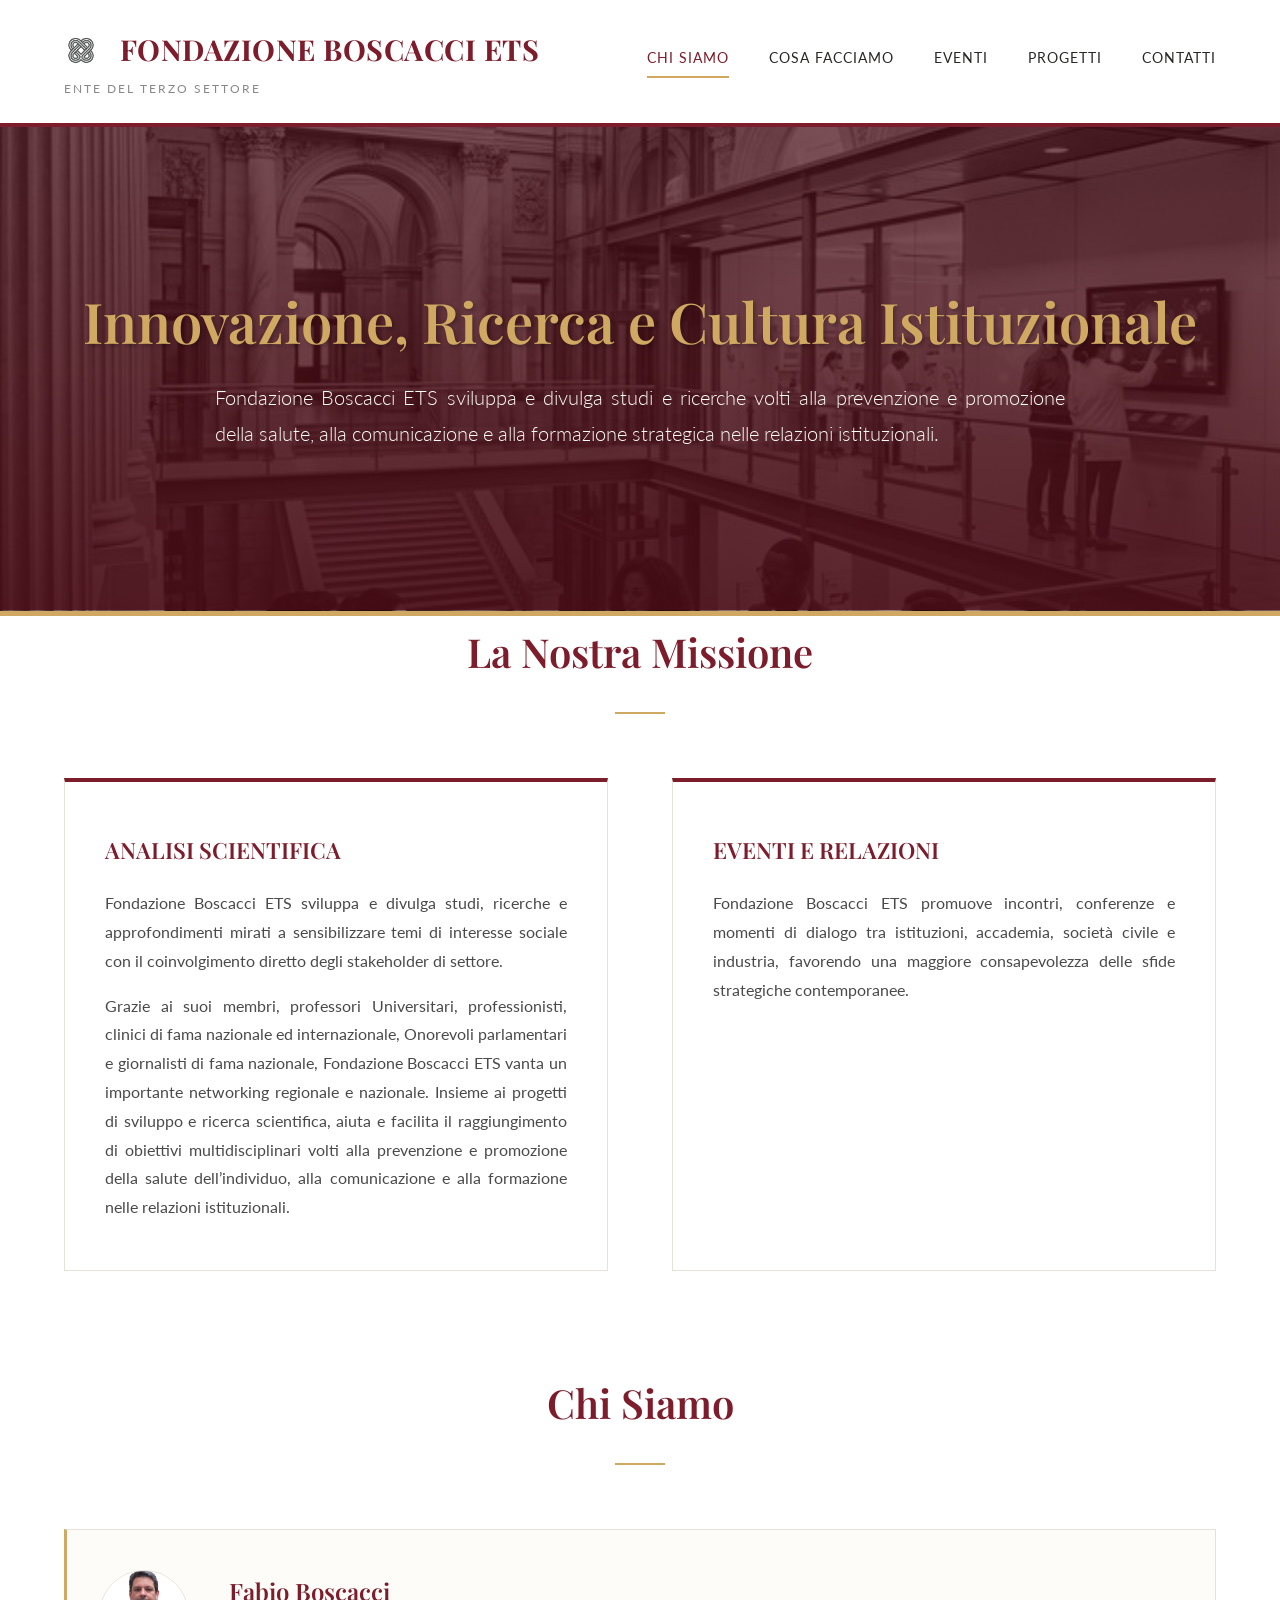
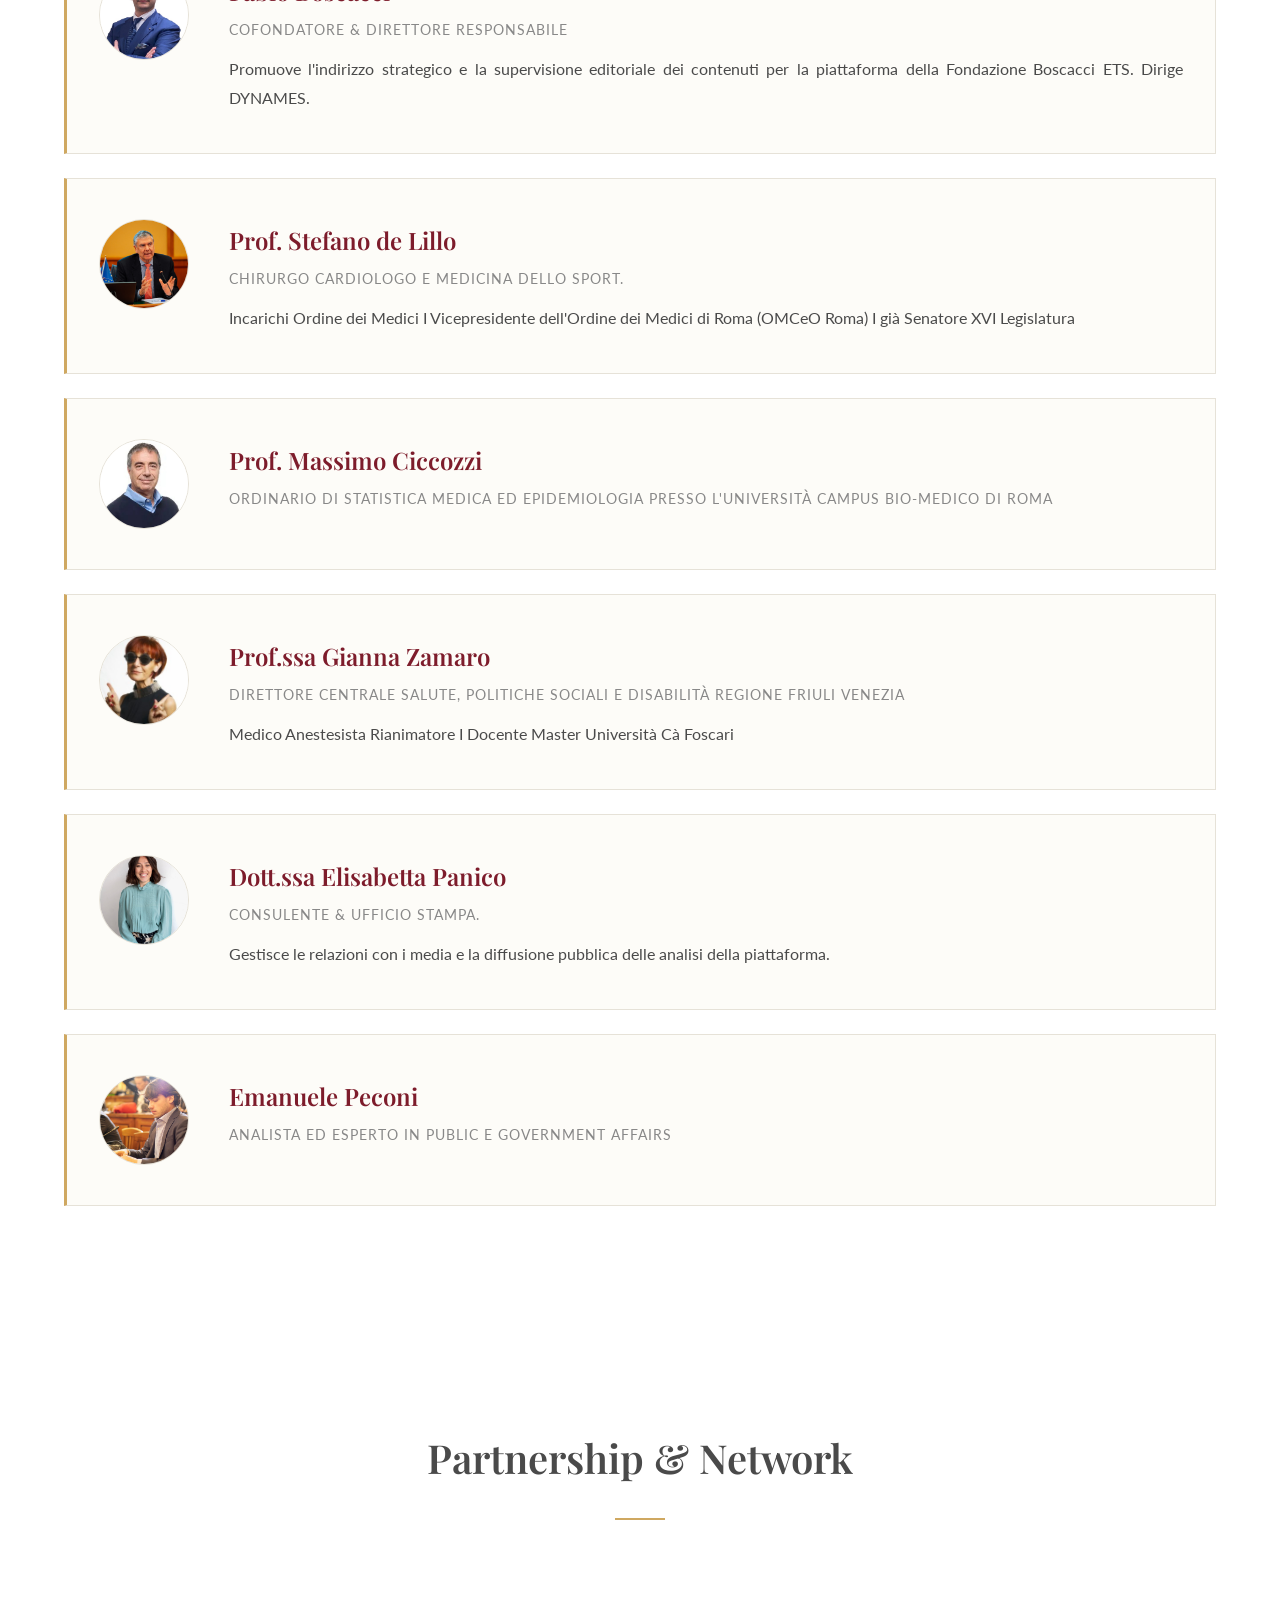
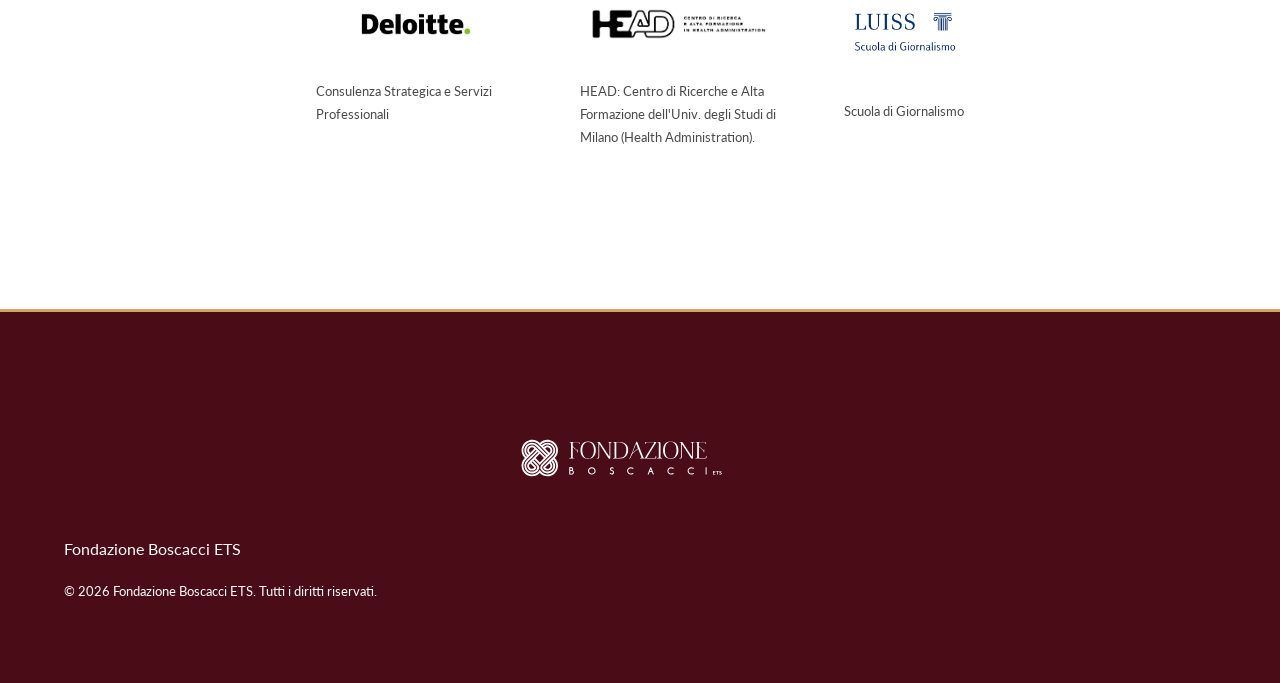
==== index.html @ f9501eea "Update logos, typography, partner section and add institutional image" ====
<!DOCTYPE html>
<html lang="it">

<head>
    <meta charset="UTF-8">
    <meta name="viewport" content="width=device-width, initial-scale=1.0">
    <title>Fondazione Boscacci ETS</title>
    <!-- Fonts unified in style.css -->
    <link rel="stylesheet" href="css/style.css?v=4">
    <link rel="icon" href="assets/dynames.png" type="image/png">
</head>

<body>

    <header>
        <div class="container header-inner">
            <div class="brand">
                <a href="index.html">
                    <h1><img src="assets/logo_grafico.png" alt="Logo" style="height: 35px; width: auto; margin-right: 10px; vertical-align: text-bottom;">Fondazione Boscacci ETS</h1>
                    <p>Ente del Terzo Settore</p>
                </a>
            </div>

            <!-- Hamburger Menu Icon -->
            <div class="menu-toggle" id="menuToggle">
                <span></span><span></span><span></span>
            </div>

            <nav class="desktop-nav" id="mainNav">
                <a href="index.html" class="active">Chi Siamo</a>
                <a href="index.html#cosa-facciamo">Cosa Facciamo</a>
                <a href="eventi.html">Eventi</a>
                <a href="progetti.html">Progetti</a>
                <a href="contatti.html">Contatti</a>
            </nav>
        </div>
    </header>

    <section class="hero">
        <div class="container">
            <h2>Innovazione, Ricerca e Cultura Istituzionale</h2>
            <p>Fondazione Boscacci ETS sviluppa e divulga studi e ricerche volti alla prevenzione e promozione della salute, alla comunicazione e alla formazione strategica nelle relazioni istituzionali.</p>
        </div>
    </section>

    <!-- COSA FACCIAMO -->
    <section id="cosa-facciamo" class="container">
        <h2 class="section-title">La Nostra Missione</h2>
        <div class="grid-2">
            <div class="card">
                <h3>ANALISI SCIENTIFICA</h3>
                <p>Fondazione Boscacci ETS sviluppa e divulga studi, ricerche e approfondimenti mirati a sensibilizzare temi di interesse sociale con il coinvolgimento diretto degli stakeholder di settore.</p>
                <p style="margin-top: 1rem;">Grazie ai suoi membri, professori Universitari, professionisti, clinici di fama nazionale ed internazionale, Onorevoli parlamentari e giornalisti di fama nazionale, Fondazione Boscacci ETS vanta un importante networking regionale e nazionale. Insieme ai progetti di sviluppo e ricerca scientifica, aiuta e facilita il raggiungimento di obiettivi multidisciplinari volti alla prevenzione e promozione della salute dell’individuo, alla comunicazione e alla formazione nelle relazioni istituzionali.</p>
            </div>
            <div class="card">
                <h3>EVENTI E RELAZIONI</h3>
                <p>Fondazione Boscacci ETS promuove incontri, conferenze e momenti di dialogo tra istituzioni, accademia, società civile e industria, favorendo una maggiore consapevolezza delle sfide strategiche contemporanee.</p>
            </div>
        </div>
    </section>

    <!-- CHI SIAMO -->
    <section id="chi-siamo" style="background: var(--optical-white);">
        <div class="container">
            <h2 class="section-title">Chi Siamo</h2>
            
            <div class="author-box">
                <div class="author-icon"><img src="assets/Fabio Boscacci.jfif" alt="Fabio Boscacci"></div>
                <div class="author-info">
                    <h4>Fabio Boscacci</h4>
                    <h5>Cofondatore & Direttore Responsabile</h5>
                    <p>Promuove l'indirizzo strategico e la supervisione editoriale dei contenuti per la piattaforma della Fondazione Boscacci ETS. Dirige DYNAMES.</p>
                </div>
            </div>

            <div class="author-box">
                <div class="author-icon"><img src="assets/Stefano De Lillo.jpeg" alt="Stefano De Lillo"></div>
                <div class="author-info">
                    <h4>Prof. Stefano de Lillo</h4>
                    <h5>Chirurgo Cardiologo e Medicina dello Sport.</h5>
                    <p>Incarichi Ordine dei Medici  I  Vicepresidente dell'Ordine dei Medici di Roma (OMCeO Roma) I già Senatore XVI Legislatura</p>
                </div>
            </div>

            <div class="author-box">
                <div class="author-icon"><img src="assets/Massimo Ciccozzi.jpeg" alt="Massimo Ciccozzi"></div>
                <div class="author-info">
                    <h4>Prof. Massimo Ciccozzi</h4>
                    <h5>Ordinario di Statistica Medica ed Epidemiologia presso l'Università Campus Bio-Medico di Roma</h5>
                </div>
            </div>

            <div class="author-box">
                <div class="author-icon"><img src="assets/Gianna Zamaro.jpeg" alt="Gianna Zamaro"></div>
                <div class="author-info">
                    <h4>Prof.ssa Gianna Zamaro</h4>
                    <h5>Direttore Centrale Salute, Politiche Sociali e Disabilità Regione Friuli Venezia</h5>
                    <p>Medico Anestesista Rianimatore I Docente  Master Università Cà Foscari</p>
                </div>
            </div>

            <div class="author-box">
                <div class="author-icon"><img src="assets/elisabetta_panico_nuova.jpeg" alt="Elisabetta Panico"></div>
                <div class="author-info">
                    <h4>Dott.ssa Elisabetta Panico</h4>
                    <h5>Consulente & Ufficio Stampa.</h5>
                    <p>Gestisce le relazioni con i media e la diffusione pubblica delle analisi della piattaforma.</p>
                </div>
            </div>

            <div class="author-box">
                <div class="author-icon"><img src="assets/Emanuele Peconi.jpeg" alt="Emanuele Peconi"></div>
                <div class="author-info">
                    <h4>Emanuele Peconi</h4>
                    <h5>Analista ed esperto in Public e Government Affairs</h5>
                </div>
            </div>

        </div>
    </section>

    <!-- PARTNERS -->
    <section id="partnership" style="background: var(--night-blue); color: var(--optical-white);">
        <div class="container" style="text-align: center;">
            <h2 class="section-title" style="color: var(--optical-white);">Partnership & Network</h2>
            
            <div style="display: flex; justify-content: center; align-items: stretch; gap: 4rem; flex-wrap: wrap; margin-top: 3rem;">
                <!-- Ferpi rimosso -->

                <div style="max-width: 200px; text-align: center;">
                    <div style="height: 80px; display: flex; align-items: center; justify-content: center; margin-bottom: 1rem; background: #fff; padding: 10px; border-radius: 8px;">
                        <img src="assets/loghi partner/delpitte.png" alt="Deloitte Logo" style="max-height: 100%; max-width: 100%;">
                    </div>
                    <p style="font-size: 0.8rem; color: var(--text-light); text-align: left; margin-top: 1rem;">Consulenza Strategica e Servizi Professionali</p>
                </div>

                <div style="max-width: 200px; text-align: center;">
                    <div style="height: 80px; display: flex; align-items: center; justify-content: center; margin-bottom: 1rem; background: #fff; padding: 10px; border-radius: 8px;">
                        <img src="assets/loghi partner/head logo.png" alt="HEAD UniMi Logo" style="max-height: 100%; max-width: 100%; filter: brightness(0);">
                    </div>
                    <p style="font-size: 0.8rem; color: var(--text-light); text-align: left; margin-top: 1rem;">HEAD: Centro di Ricerche e Alta Formazione dell'Univ. degli Studi di Milano (Health Administration).</p>
                </div>

                <div style="max-width: 250px; text-align: center;">
                    <div style="height: 100px; display: flex; align-items: center; justify-content: center; margin-bottom: 1rem; background: #fff; padding: 5px; border-radius: 8px;">
                        <img src="assets/loghi partner/luiss scuola di giornalismo.png" alt="LUISS Logo" style="max-height: 100%; max-width: 100%; transform: scale(1.3);">
                    </div>
                    <p style="font-size: 0.8rem; color: var(--text-light); text-align: left; margin-top: 1rem;">Scuola di Giornalismo</p>
                </div>
            </div>
        </div>
    </section>

    <footer>
        <div class="container">
            <div class="footer-logo"><img src="assets/logo_bianco.svg" alt="Fondazione Boscacci ETS" style="height: 120px;"></div>
            <p>Fondazione Boscacci ETS</p>
            <p style="color: var(--text-secondary); margin-top: 1rem; font-size: 0.8rem;">&copy; 2026 Fondazione Boscacci ETS. Tutti i diritti riservati.</p>
        </div>
    </footer>

    <script>
        document.getElementById('menuToggle').addEventListener('click', function() {
            document.getElementById('mainNav').classList.toggle('active');
        });
    </script>
</body>
</html>
---- css/style.css ----
@import url('https://fonts.googleapis.com/css2?family=Playfair+Display:ital,wght@0,400;0,600;0,700;1,400&family=Lato:wght@300;400;700&display=swap');

:root {
    --primary: #7d1c2b;       /* Rosso Bordeaux / Cardinal / "Rosso Roma" */
    --primary-dark: #4a0d17;  
    --surface: #ffffff;       /* Bianco puro */
    --surface-alt: #fdfcf8;   /* Avorio / Beige leggerissimo per spezzare */
    --accent: #cfa861;        /* Oro Antico / Foglia d'oro */
    --accent-dark: #a38245;   
    --text-primary: #2a2825;  /* Carbone caldo e morbido */
    --text-body: #4a4a4a;     /* Grigio classico ben leggibile */
    --text-muted: #888888;
    --border: #e6e2d8;        /* Grigio/Beige per i separatori */
    --transition: all 0.4s ease;
}

* { margin: 0; padding: 0; box-sizing: border-box; }

body {
    font-family: 'Lato', sans-serif;
    background-color: var(--surface);
    color: var(--text-body);
    line-height: 1.8;
    -webkit-font-smoothing: antialiased;
}

p {
    text-align: justify;
}

/* Tipografia Classica ed Istituzionale */
h1, h2, h3, h4, h5, h6, .brand, .timeline-date {
    font-family: 'Playfair Display', serif;
    color: var(--primary);
    font-weight: 600;
}

.container { max-width: 1200px; margin: 0 auto; padding: 0 1.5rem; }

/* HEADER - Molto pulito e arioso */
header {
    background-color: var(--surface);
    border-bottom: 4px solid var(--primary); /* Striscia rossa spessa in alto o sotto nav */
    padding: 1.5rem 0;
    position: sticky;
    top: 0;
    z-index: 1000;
}

.header-inner { display: flex; justify-content: space-between; align-items: center; }

.brand a { text-decoration: none; color: inherit; }
.brand h1 {
    font-size: 1.8rem;
    font-weight: 700;
    letter-spacing: 0.5px;
    display: flex;
    align-items: center;
    gap: 12px;
    color: var(--primary);
    text-transform: uppercase;
}

.brand-logo { 
    color: var(--accent); 
    font-size: 2.2rem; 
    line-height: 1;
    font-style: italic;
    border-right: 1px solid var(--border);
    padding-right: 15px;
}

.brand p {
    font-size: 0.75rem;
    color: var(--text-muted);
    text-transform: uppercase;
    letter-spacing: 2px;
    font-weight: 400;
    margin-top: 2px;
    font-family: 'Lato', sans-serif;
}

/* NAV - Spaziatura generosa, font rigoroso */
.desktop-nav { display: flex; gap: 2.5rem; align-items: center; }

.desktop-nav a {
    text-decoration: none;
    color: var(--text-primary);
    font-family: 'Lato', sans-serif;
    font-weight: 400;
    font-size: 0.9rem;
    text-transform: uppercase;
    letter-spacing: 1px;
    transition: var(--transition);
    padding-bottom: 5px;
    border-bottom: 2px solid transparent;
}

.desktop-nav a:hover, .desktop-nav a.active { 
    color: var(--primary); 
    border-bottom: 2px solid var(--accent); 
}

/* MOBILE MENU */
.menu-toggle { display: none; flex-direction: column; gap: 5px; cursor: pointer; z-index: 1001; }
.menu-toggle span { width: 30px; height: 2px; background-color: var(--primary); transition: var(--transition); }

@media (max-width: 900px) {
    .menu-toggle { display: flex; }
    .desktop-nav {
        display: none; flex-direction: column; position: absolute; top: 100%; left: 0; width: 100%;
        background: var(--surface); padding: 1.5rem 2rem; border-top: 1px solid var(--border);
        box-shadow: 0 10px 15px -3px rgba(0,0,0,0.1);
    }
    .desktop-nav.active { display: flex; }
    .desktop-nav a { padding: 1rem 0; width: 100%; border-bottom: 1px solid var(--border); }
    .desktop-nav a:hover, .desktop-nav a.active { border-bottom: 1px solid var(--accent); }
}

/* HERO SECTION - Formale, con Immagine Architettonica / Classica in background scuro */
.hero {
    background-color: var(--primary-dark);
    background-image: linear-gradient(rgba(74, 13, 23, 0.7), rgba(74, 13, 23, 0.9)), url('../assets/istituzionale_bw.png');
    background-size: cover; background-position: center;
    color: var(--surface);
    text-align: center;
    padding: 10rem 2rem;
    position: relative;
    border-bottom: 5px solid var(--accent);
}

.hero h2 { 
    font-size: 3.5rem; 
    font-weight: 600; 
    margin-bottom: 1.5rem; 
    line-height: 1.2; 
    color: var(--accent);
    text-shadow: 2px 2px 4px rgba(0,0,0,0.3);
}

.hero p { 
    font-size: 1.25rem; 
    color: var(--surface-alt); 
    max-width: 850px; 
    margin: 0 auto; 
    font-family: 'Lato', sans-serif; 
    font-weight: 300;
    line-height: 1.8; 
}

/* PAGE HEADERS (Pagine Interne) */
.page-header { background-color: var(--surface-alt); border-bottom: 1px solid var(--border); color: var(--primary); padding: 6rem 0; text-align: center; }
.page-header h1 { font-size: 3rem; font-weight: 600; letter-spacing: 0.5px; margin-bottom: 1rem; }
.page-header p { font-size: 1.15rem; color: var(--text-body); max-width: 700px; margin: 0 auto; font-family: 'Lato', sans-serif; font-style: italic; }

/* BOTTONI - Stile Squadrato Museale */
.btn {
    display: inline-flex; align-items: center; justify-content: center;
    background-color: var(--primary); color: var(--surface);
    padding: 0.9rem 2.5rem; text-decoration: none; font-weight: 400; 
    font-family: 'Lato', sans-serif; font-size: 0.95rem; text-transform: uppercase; letter-spacing: 2px;
    border: 1px solid var(--primary); border-radius: 0; transition: var(--transition); cursor: pointer;
}
.btn:hover { background-color: var(--surface); color: var(--primary); border-color: var(--primary); }

/* SECTIONS */
section { padding: 6rem 0; }
.section-title { 
    text-align: center; font-size: 2.5rem; margin-bottom: 4rem; 
    font-weight: 600; color: var(--primary); position: relative; 
}
.section-title::after {
    content: '';
    display: block;
    width: 50px;
    height: 2px;
    background: var(--accent);
    margin: 1.5rem auto 0;
}

.grid-2 { display: grid; grid-template-columns: 1fr 1fr; gap: 4rem; }
.grid-3 { display: grid; grid-template-columns: repeat(3, 1fr); gap: 3rem; }

/* CARDS - Molto sobrie, niente "glassmorphism", solo bordi sottili e background pulito */
.card {
    background: var(--surface); padding: 3rem 2.5rem; 
    border: 1px solid var(--border); border-top: 4px solid var(--primary);
    transition: var(--transition); height: 100%;
}
.card:hover { box-shadow: 0 15px 30px rgba(0,0,0,0.06); transform: translateY(-3px); }
.card h3 { color: var(--primary); margin-bottom: 1.2rem; font-size: 1.4rem; font-weight: 600; }
.card p { color: var(--text-body); font-size: 1rem; }

/* BIOS / CHI SIAMO - Elenco austero e formale */
.author-box {
    margin-bottom: 1.5rem; padding: 2.5rem 2rem; background: var(--surface-alt); 
    border: 1px solid var(--border); border-left: 3px solid var(--accent); 
    display: flex; gap: 2.5rem; align-items: flex-start;
    transition: var(--transition);
}
.author-box:hover { background-color: var(--surface); box-shadow: 0 5px 15px rgba(0,0,0,0.04); }
.author-icon { 
    width: 90px; height: 90px; background: var(--surface); color: var(--primary); 
    border: 1px solid var(--border); display: flex; justify-content: center; align-items: center; 
    font-size: 1.5rem; font-weight: 600; flex-shrink: 0; font-family: 'Playfair Display', serif;
    border-radius: 50%; overflow: hidden;
}
.author-icon img { width: 100%; height: 100%; object-fit: cover; }
.author-info { flex: 1; }
.author-info h4 { font-size: 1.5rem; font-weight: 600; margin-bottom: 0.3rem; color: var(--primary); }
.author-info h5 { font-size: 0.85rem; color: var(--text-muted); margin-bottom: 0.8rem; font-weight: 400; text-transform: uppercase; letter-spacing: 1px; font-family: 'Lato', sans-serif;}
.author-info p { font-size: 1rem; color: var(--text-body); margin: 0; line-height: 1.8; }

/* EVENTS TIMELINE */
.timeline { border-left: 1px solid var(--border); padding-left: 2.5rem; margin-left: 1rem; display: flex; flex-direction: column; gap: 3rem; }
.timeline-item { position: relative; }
.timeline-item::before { 
    content: ''; position: absolute; left: -2.85rem; top: 0.3rem; 
    width: 0.7rem; height: 0.7rem; background: var(--accent); border-radius: 50%; 
}
.timeline-date { font-weight: 700; color: var(--accent); font-size: 0.85rem; text-transform: uppercase; margin-bottom: 0.8rem; letter-spacing: 1px; font-family: 'Lato', sans-serif; }
.timeline-item h3 { font-size: 1.35rem; margin-bottom: 0.5rem; }

/* FOOTER */
footer { 
    background: var(--primary-dark); border-top: 3px solid var(--accent); 
    color: var(--surface-alt); text-align: center; padding: 5rem 0; margin-top: 4rem; 
}
.footer-logo { font-size: 1.8rem; font-weight: 600; color: var(--accent); margin-bottom: 0.5rem; font-family: 'Playfair Display', serif; }

@media (max-width: 900px) {
    .grid-2, .grid-3 { grid-template-columns: 1fr; gap: 2rem; }
    .hero { padding: 6rem 1.5rem; }
    .hero h2 { font-size: 2.5rem; }
    .author-box { flex-direction: column; text-align: left; gap: 1.5rem; }
}
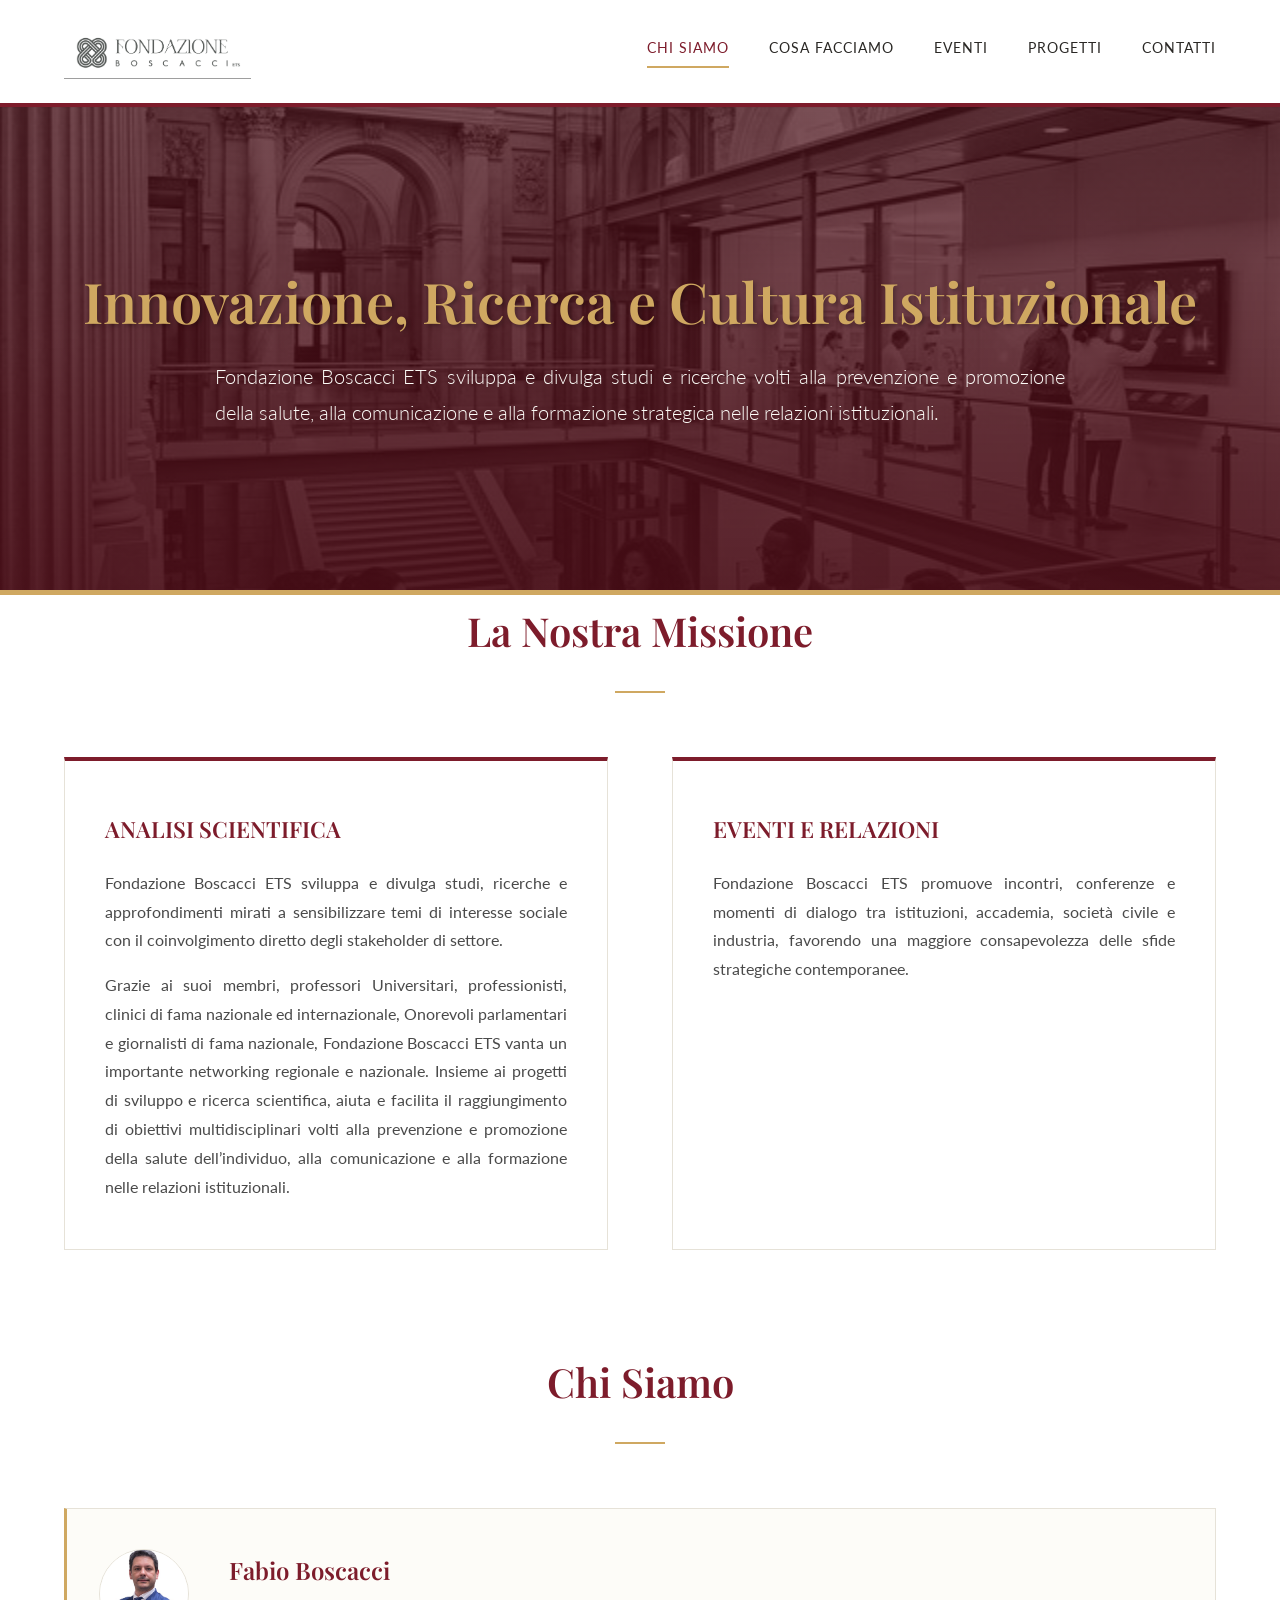
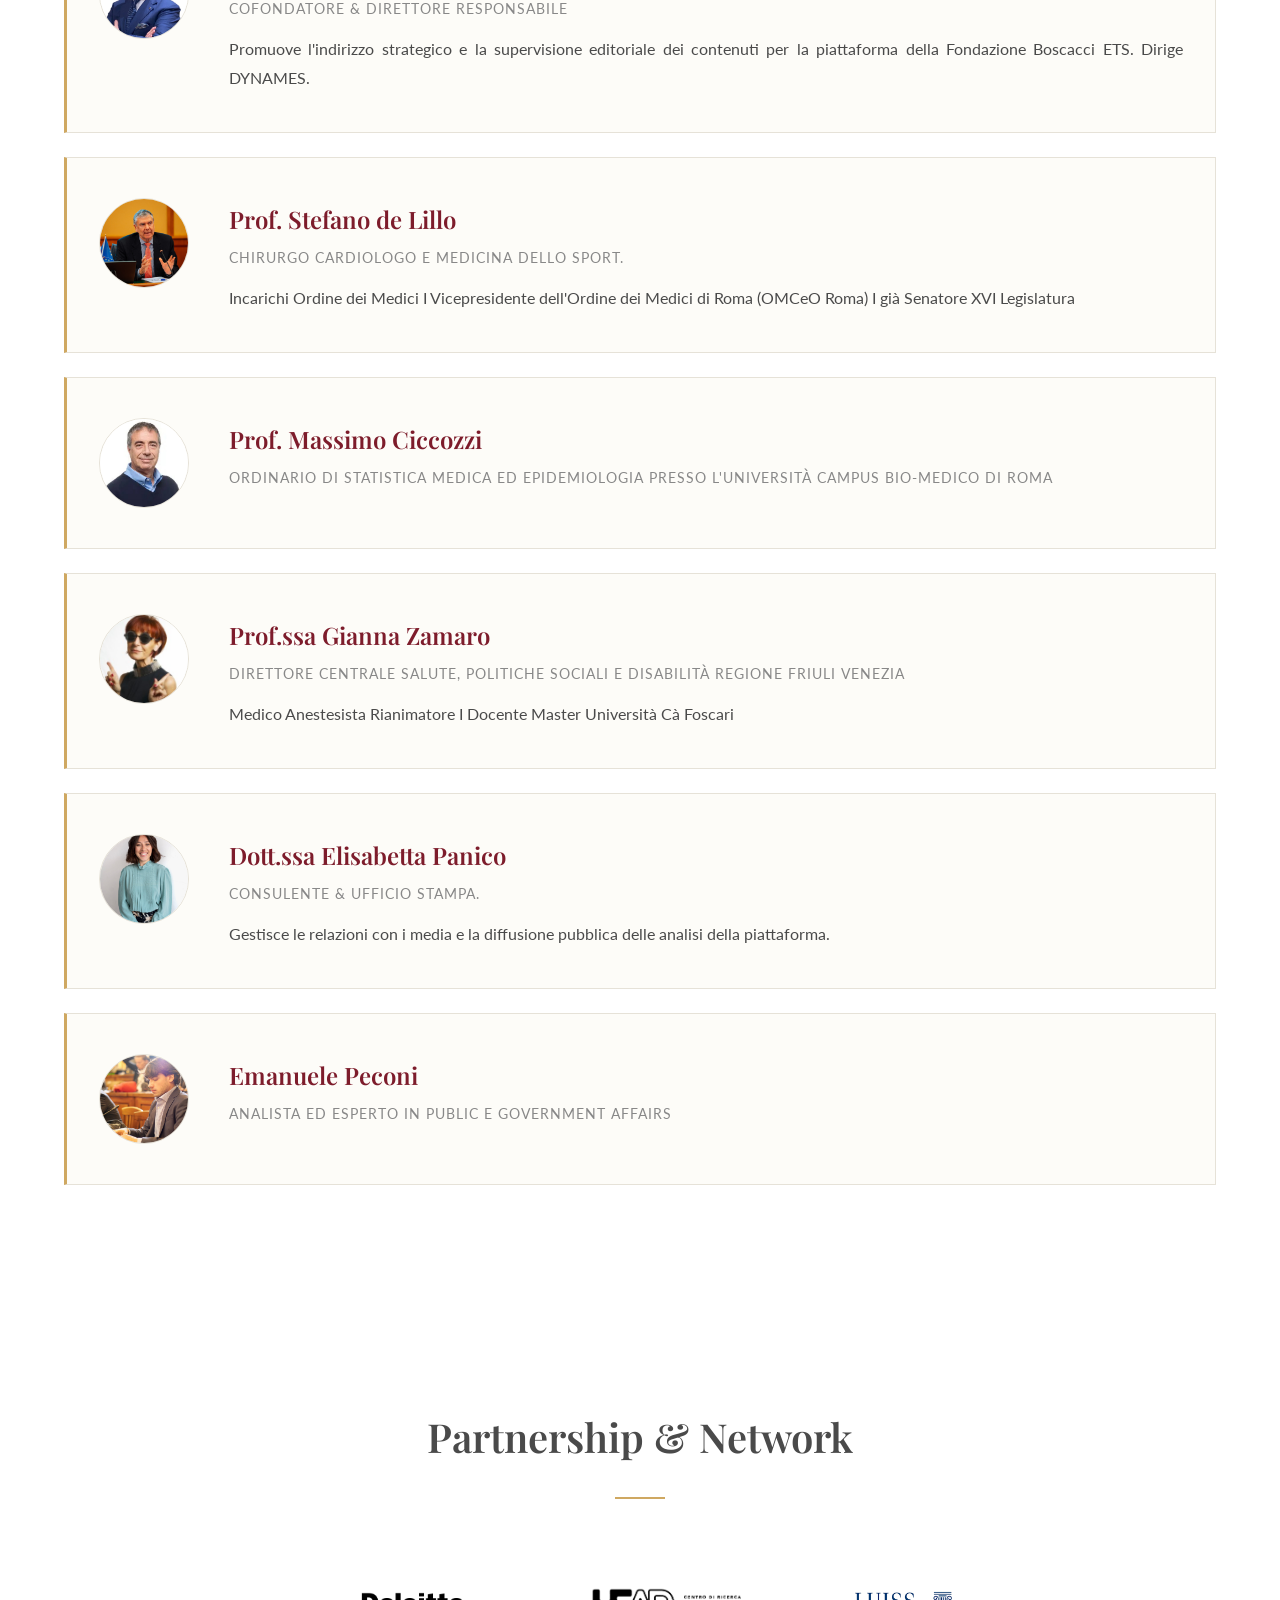
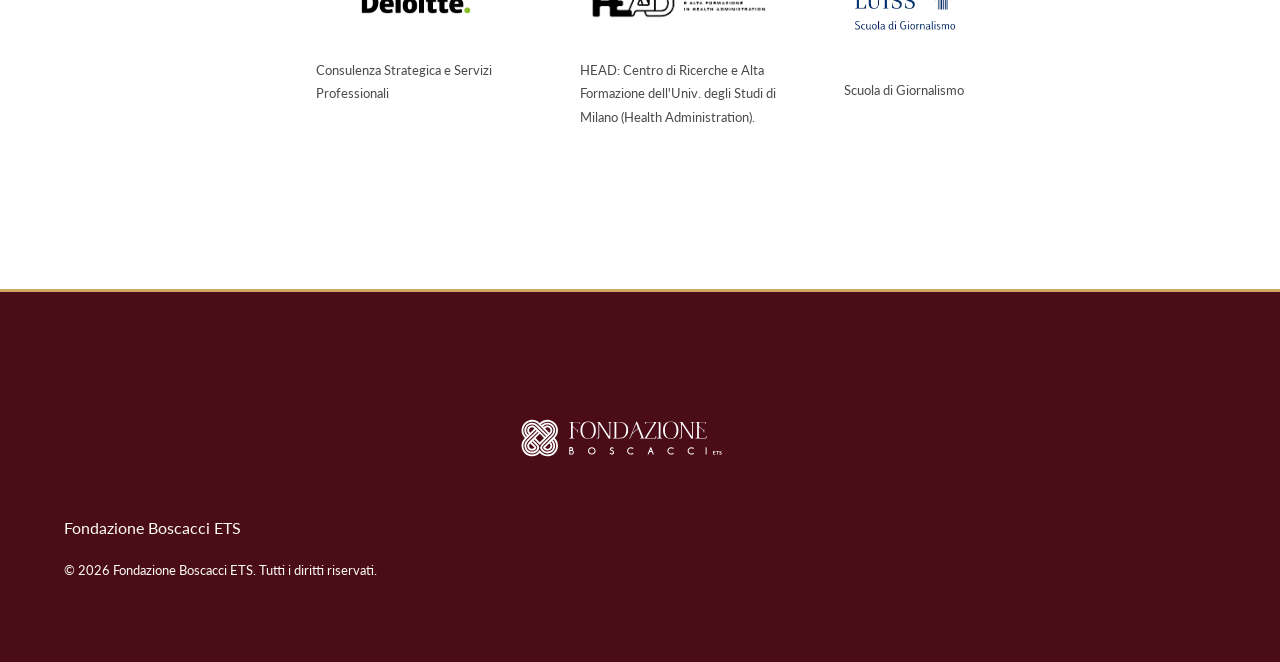
==== commit 51622ee9: "Hotfix: use logo_esteso in header" ====
--- a/index.html
+++ b/index.html
@@ -15,9 +15,8 @@
     <header>
         <div class="container header-inner">
             <div class="brand">
-                <a href="index.html">
-                    <h1><img src="assets/logo_grafico.png" alt="Logo" style="height: 35px; width: auto; margin-right: 10px; vertical-align: text-bottom;">Fondazione Boscacci ETS</h1>
-                    <p>Ente del Terzo Settore</p>
+                <a href="index.html" style="display: flex; align-items: center;">
+                    <img src="assets/logo_esteso.png" alt="Fondazione Boscacci ETS" style="height: 55px; width: auto;">
                 </a>
             </div>
 
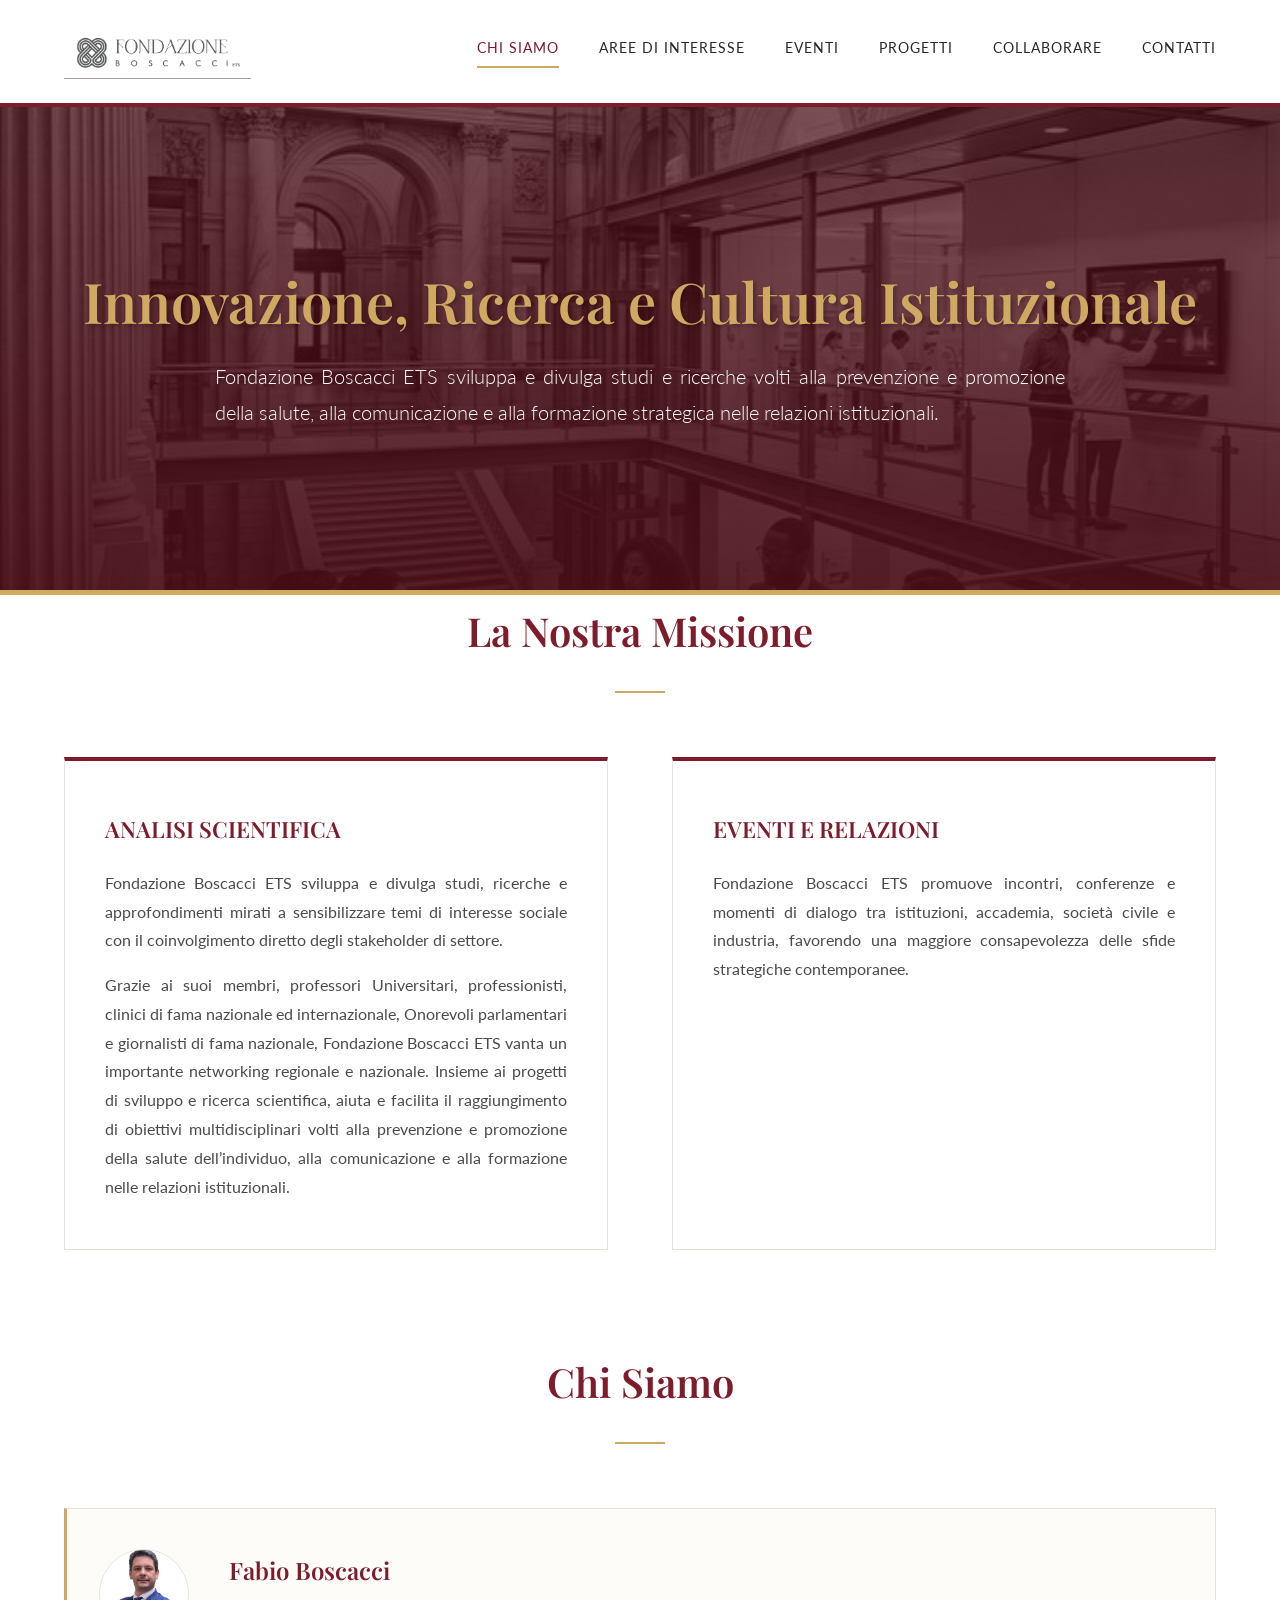
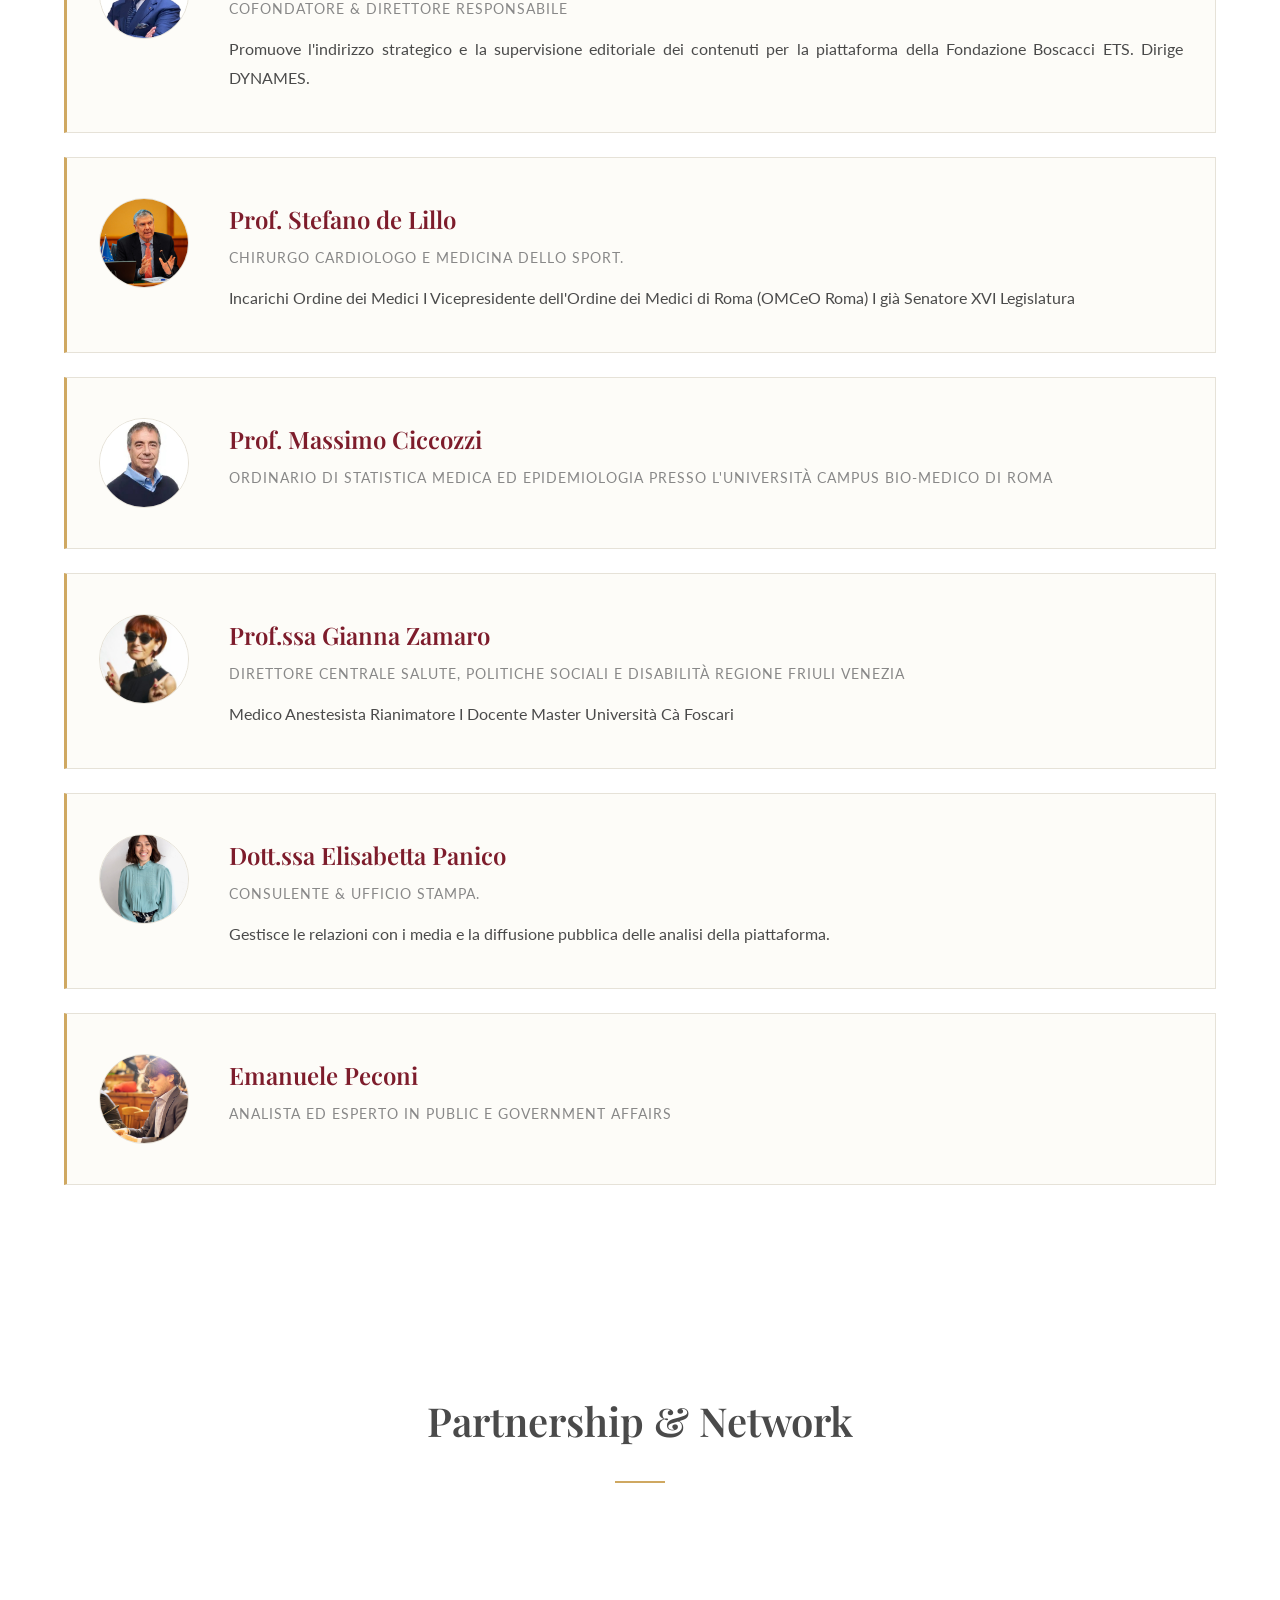
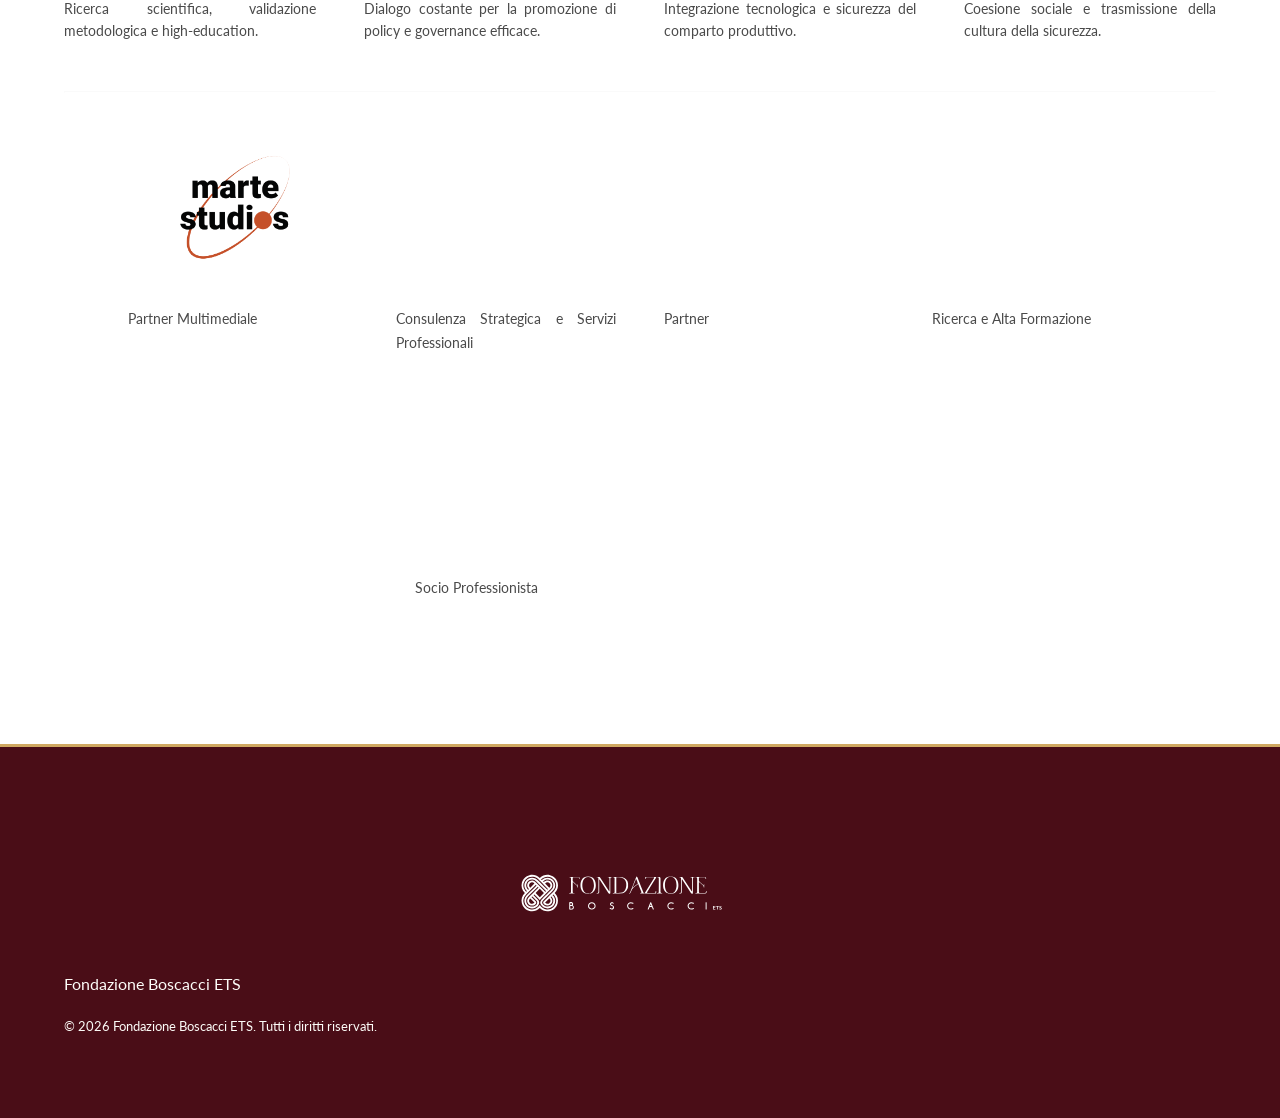
==== commit 0c0b3919: "feat: Aggiunte pagine Aree e Collaborare, aggiornati Partner" ====
--- a/index.html
+++ b/index.html
@@ -27,9 +27,10 @@
 
             <nav class="desktop-nav" id="mainNav">
                 <a href="index.html" class="active">Chi Siamo</a>
-                <a href="index.html#cosa-facciamo">Cosa Facciamo</a>
+                <a href="aree-interesse.html">Aree di Interesse</a>
                 <a href="eventi.html">Eventi</a>
                 <a href="progetti.html">Progetti</a>
+                <a href="collaborare.html">Collaborare</a>
                 <a href="contatti.html">Contatti</a>
             </nav>
         </div>
@@ -119,34 +120,81 @@
     </section>
 
     <!-- PARTNERS -->
-    <section id="partnership" style="background: var(--night-blue); color: var(--optical-white);">
+    <section id="partnership" style="background: var(--night-blue); color: var(--optical-white); padding: 5rem 0;">
         <div class="container" style="text-align: center;">
-            <h2 class="section-title" style="color: var(--optical-white);">Partnership & Network</h2>
+            <h2 class="section-title" style="color: var(--optical-white); margin-bottom: 4rem;">Partnership & Network</h2>
             
-            <div style="display: flex; justify-content: center; align-items: stretch; gap: 4rem; flex-wrap: wrap; margin-top: 3rem;">
-                <!-- Ferpi rimosso -->
-
-                <div style="max-width: 200px; text-align: center;">
-                    <div style="height: 80px; display: flex; align-items: center; justify-content: center; margin-bottom: 1rem; background: #fff; padding: 10px; border-radius: 8px;">
-                        <img src="assets/loghi partner/delpitte.png" alt="Deloitte Logo" style="max-height: 100%; max-width: 100%;">
-                    </div>
-                    <p style="font-size: 0.8rem; color: var(--text-light); text-align: left; margin-top: 1rem;">Consulenza Strategica e Servizi Professionali</p>
-                </div>
-
-                <div style="max-width: 200px; text-align: center;">
-                    <div style="height: 80px; display: flex; align-items: center; justify-content: center; margin-bottom: 1rem; background: #fff; padding: 10px; border-radius: 8px;">
-                        <img src="assets/loghi partner/head logo.png" alt="HEAD UniMi Logo" style="max-height: 100%; max-width: 100%; filter: brightness(0);">
-                    </div>
-                    <p style="font-size: 0.8rem; color: var(--text-light); text-align: left; margin-top: 1rem;">HEAD: Centro di Ricerche e Alta Formazione dell'Univ. degli Studi di Milano (Health Administration).</p>
-                </div>
-
-                <div style="max-width: 250px; text-align: center;">
-                    <div style="height: 100px; display: flex; align-items: center; justify-content: center; margin-bottom: 1rem; background: #fff; padding: 5px; border-radius: 8px;">
-                        <img src="assets/loghi partner/luiss scuola di giornalismo.png" alt="LUISS Logo" style="max-height: 100%; max-width: 100%; transform: scale(1.3);">
-                    </div>
-                    <p style="font-size: 0.8rem; color: var(--text-light); text-align: left; margin-top: 1rem;">Scuola di Giornalismo</p>
-                </div>
-            </div>
+            <!-- 4 Categories Grid -->
+            <div style="display: grid; grid-template-columns: repeat(auto-fit, minmax(220px, 1fr)); gap: 3rem; margin-bottom: 3rem;">
+                <div>
+                    <h3 style="font-size: 1.25rem; font-family: var(--font-heading); margin-bottom: 1rem; color: #fff;">Accademia</h3>
+                    <p style="font-size: 0.85rem; color: var(--text-light); line-height: 1.6;">Ricerca scientifica, validazione metodologica e high-education.</p>
+                </div>
+                <div>
+                    <h3 style="font-size: 1.25rem; font-family: var(--font-heading); margin-bottom: 1rem; color: #fff;">Istituzioni</h3>
+                    <p style="font-size: 0.85rem; color: var(--text-light); line-height: 1.6;">Dialogo costante per la promozione di policy e governance efficace.</p>
+                </div>
+                <div>
+                    <h3 style="font-size: 1.25rem; font-family: var(--font-heading); margin-bottom: 1rem; color: #fff;">Industria</h3>
+                    <p style="font-size: 0.85rem; color: var(--text-light); line-height: 1.6;">Integrazione tecnologica e sicurezza del comparto produttivo.</p>
+                </div>
+                <div>
+                    <h3 style="font-size: 1.25rem; font-family: var(--font-heading); margin-bottom: 1rem; color: #fff;">Corpi Intermedi</h3>
+                    <p style="font-size: 0.85rem; color: var(--text-light); line-height: 1.6;">Coesione sociale e trasmissione della cultura della sicurezza.</p>
+                </div>
+            </div>
+
+            <!-- Separator Line -->
+            <hr style="border-color: rgba(255,255,255,0.05); margin-bottom: 4rem;">
+
+            <!-- 4 Logos -->
+            <div style="display: flex; justify-content: center; align-items: flex-start; gap: 3rem; flex-wrap: wrap;">
+                
+                <div style="width: 220px; text-align: center;">
+                    <div style="height: 100px; display: flex; align-items: center; justify-content: center; margin-bottom: 1rem;">
+                        <img src="assets/loghi partner/marte_logo.png" alt="Marte Studios" style="max-height: 120%; max-width: 150%; transform: scale(1.5);">
+                    </div>
+                    <h4 style="font-size: 1rem; color: #fff; margin-bottom: 0.3rem; font-family: var(--font-heading);">Marte Studios</h4>
+                    <p style="font-size: 0.85rem; color: var(--text-light);">Partner Multimediale</p>
+                </div>
+
+                <div style="width: 220px; text-align: center;">
+                    <div style="height: 100px; display: flex; align-items: center; justify-content: center; margin-bottom: 1rem;">
+                        <img src="assets/loghi partner/delpitte.png" alt="Deloitte" style="max-height: 80%; max-width: 100%; filter: brightness(0) invert(1);">
+                    </div>
+                    <h4 style="font-size: 1rem; color: #fff; margin-bottom: 0.3rem; font-family: var(--font-heading);">Deloitte</h4>
+                    <p style="font-size: 0.85rem; color: var(--text-light);">Consulenza Strategica e Servizi Professionali</p>
+                </div>
+
+                <div style="width: 220px; text-align: center;">
+                    <div style="height: 100px; display: flex; align-items: center; justify-content: center; margin-bottom: 1rem;">
+                        <img src="assets/loghi partner/luiss scuola di giornalismo.png" alt="LUISS" style="max-height: 90%; max-width: 100%; transform: scale(1.2); filter: brightness(0) invert(1);">
+                    </div>
+                    <h4 style="font-size: 1rem; color: #fff; margin-bottom: 0.3rem; font-family: var(--font-heading);">LUISS Scuola di Giornalismo</h4>
+                    <p style="font-size: 0.85rem; color: var(--text-light);">Partner</p>
+                </div>
+                
+                <div style="width: 220px; text-align: center;">
+                    <div style="height: 100px; display: flex; align-items: center; justify-content: center; margin-bottom: 1rem;">
+                        <img src="assets/loghi partner/head logo.png" alt="HEAD UniMi" style="max-height: 80%; max-width: 100%; filter: brightness(0) invert(1);">
+                    </div>
+                    <h4 style="font-size: 1rem; color: #fff; margin-bottom: 0.3rem; font-family: var(--font-heading);">HEAD UniMi</h4>
+                    <p style="font-size: 0.85rem; color: var(--text-light);">Ricerca e Alta Formazione</p>
+                </div>
+
+            </div>
+
+            <!-- FERPI -->
+            <div style="display: flex; justify-content: center; margin-top: 5rem;">
+                <div style="width: 450px; text-align: center;">
+                    <div style="height: 80px; display: flex; align-items: center; justify-content: center; margin-bottom: 1.5rem;">
+                        <img src="assets/loghi partner/ferpi.jpeg" alt="FERPI" style="max-height: 100%; max-width: 100%; mix-blend-mode: screen; filter: grayscale(1) invert(1) contrast(1.2);">
+                    </div>
+                    <h4 style="font-size: 1.1rem; color: #fff; margin-bottom: 0.3rem; font-family: var(--font-heading); letter-spacing: 0.5px;">FERPI - Federazione Relazioni Pubbliche Italiana</h4>
+                    <p style="font-size: 0.85rem; color: var(--text-light);">Socio Professionista</p>
+                </div>
+            </div>
+
         </div>
     </section>
 
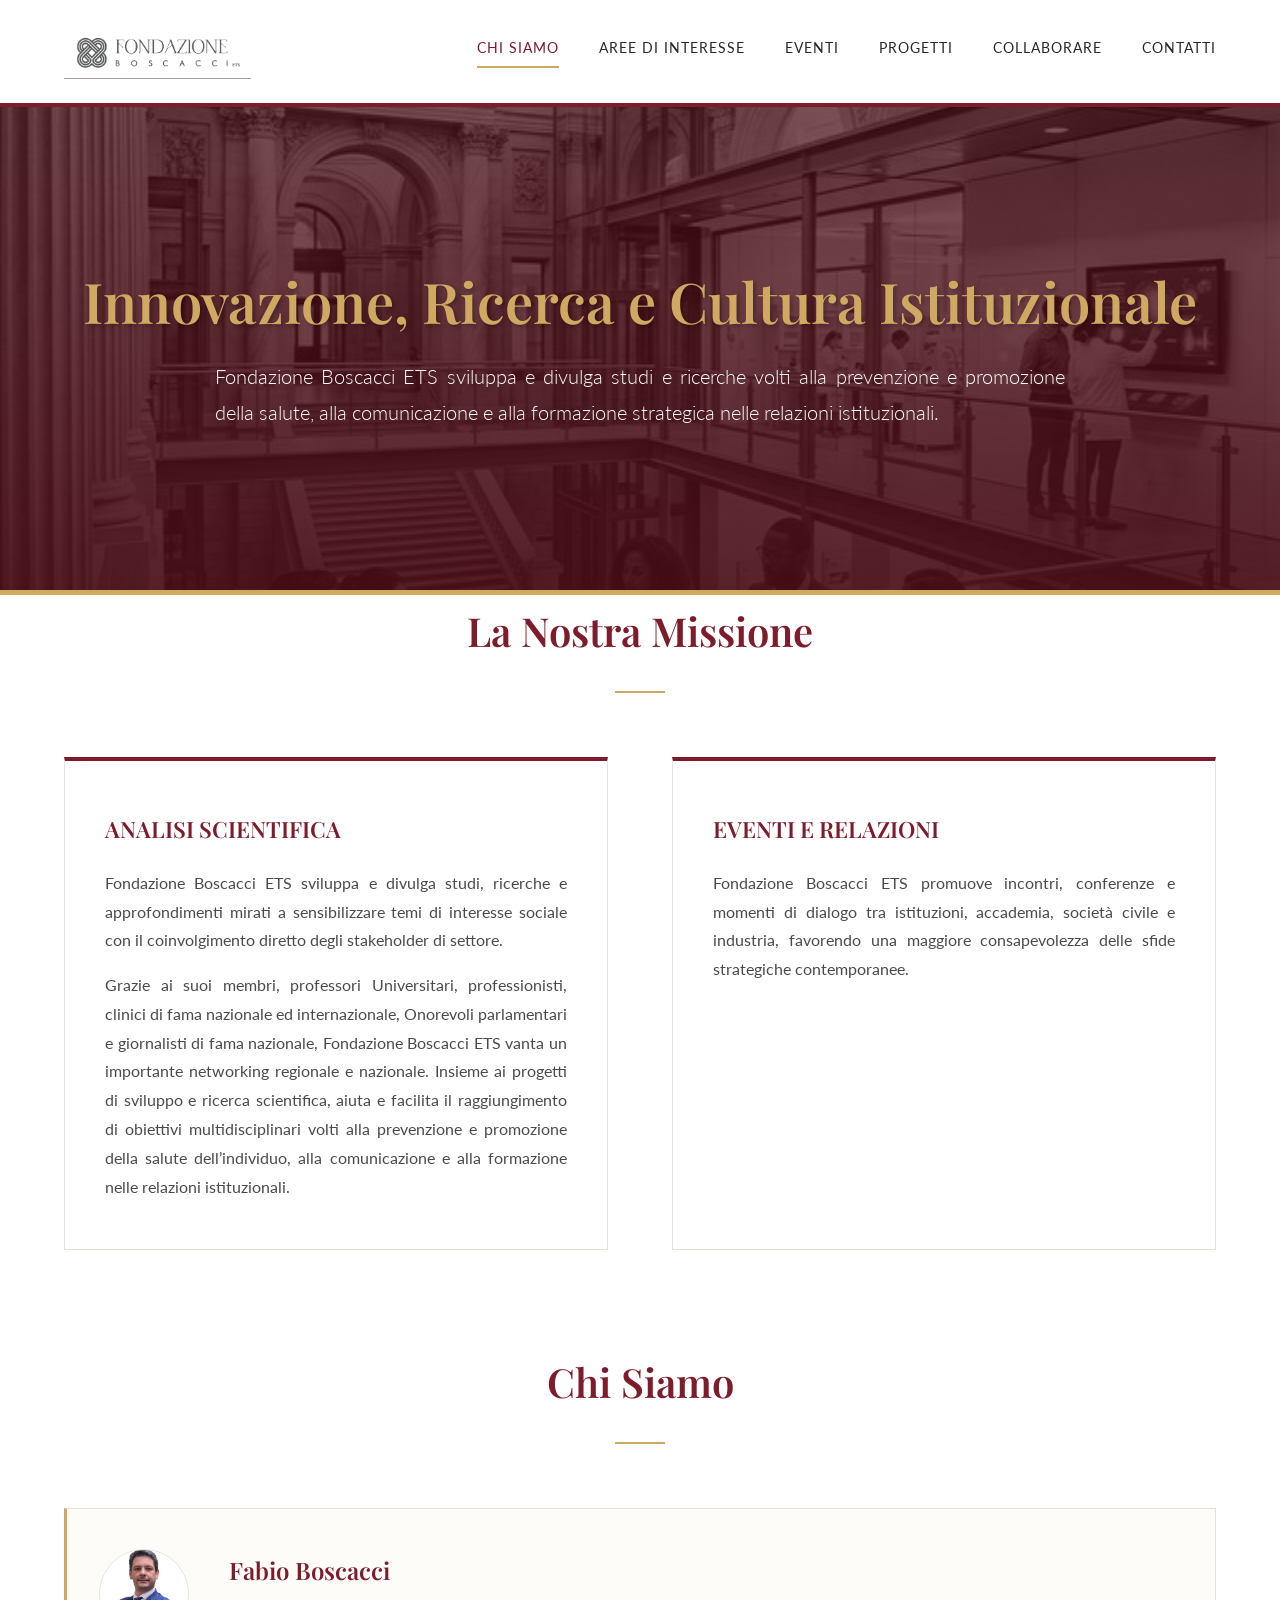
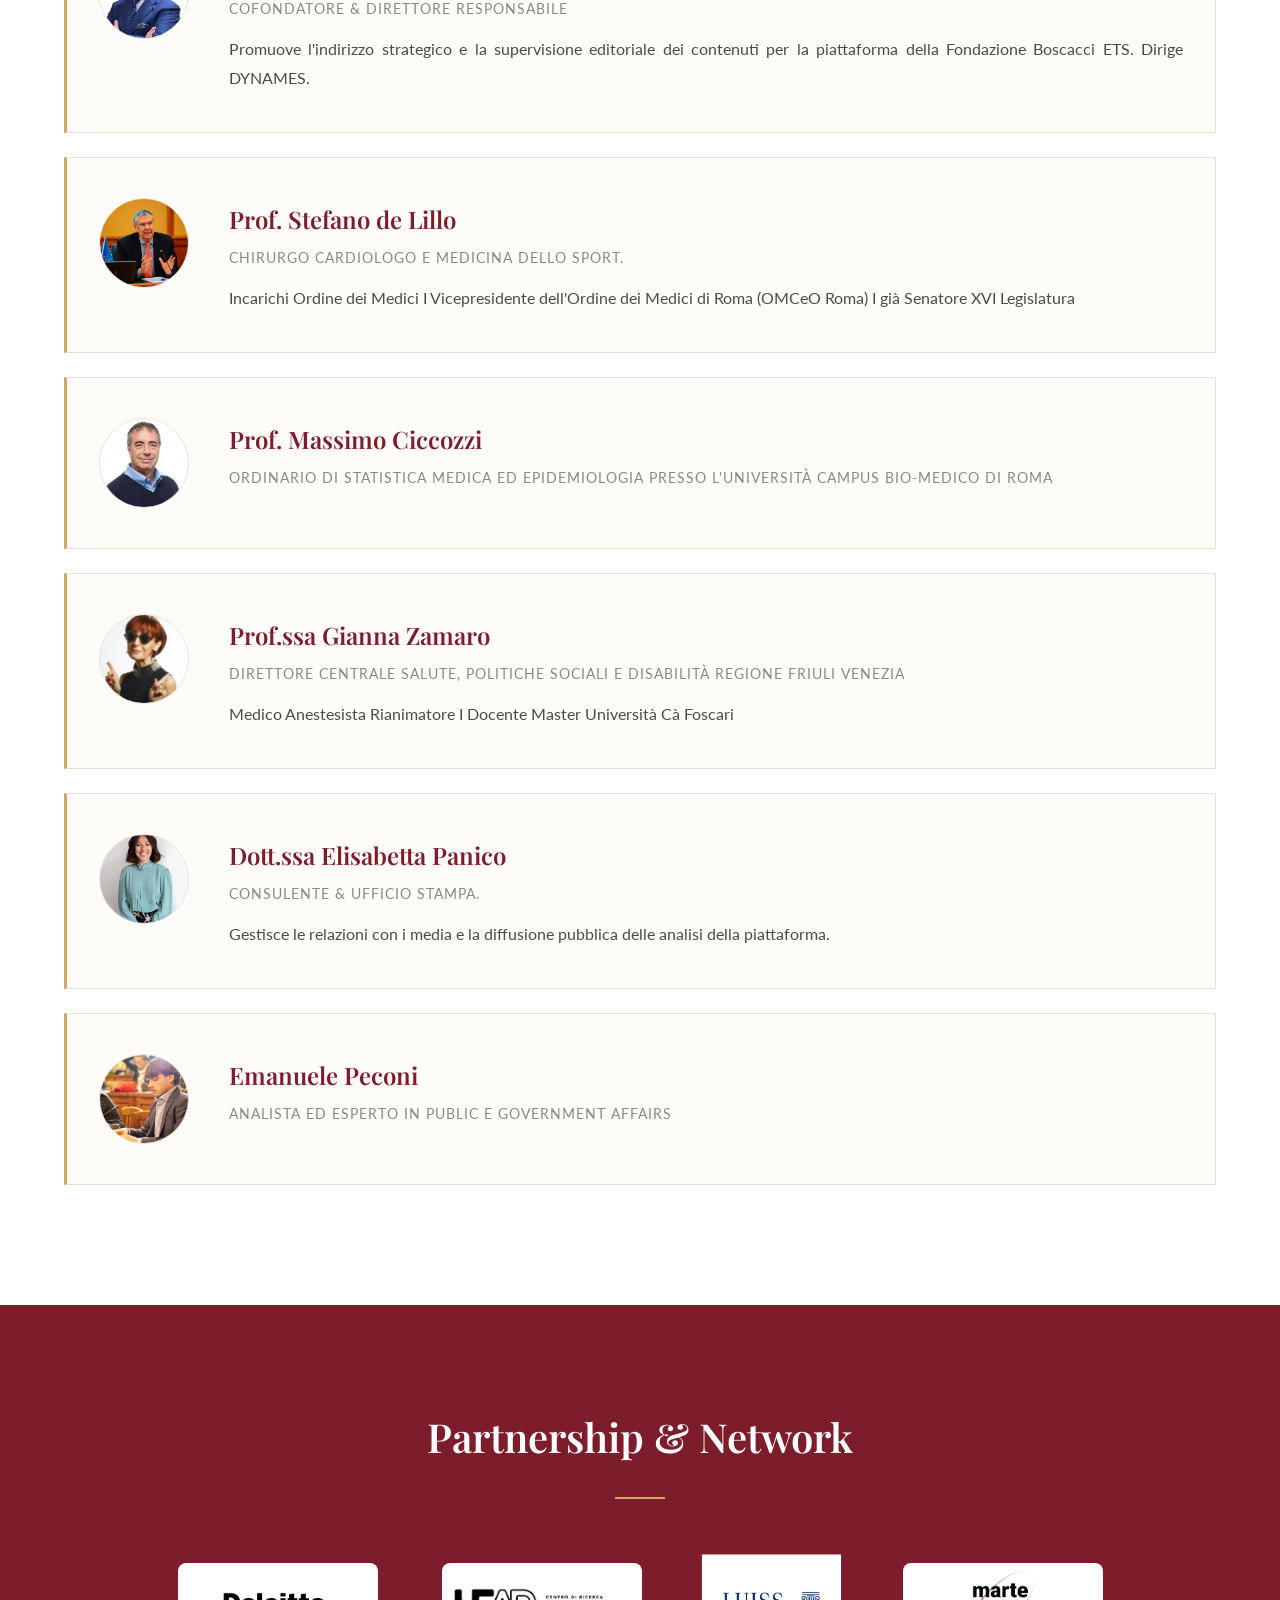
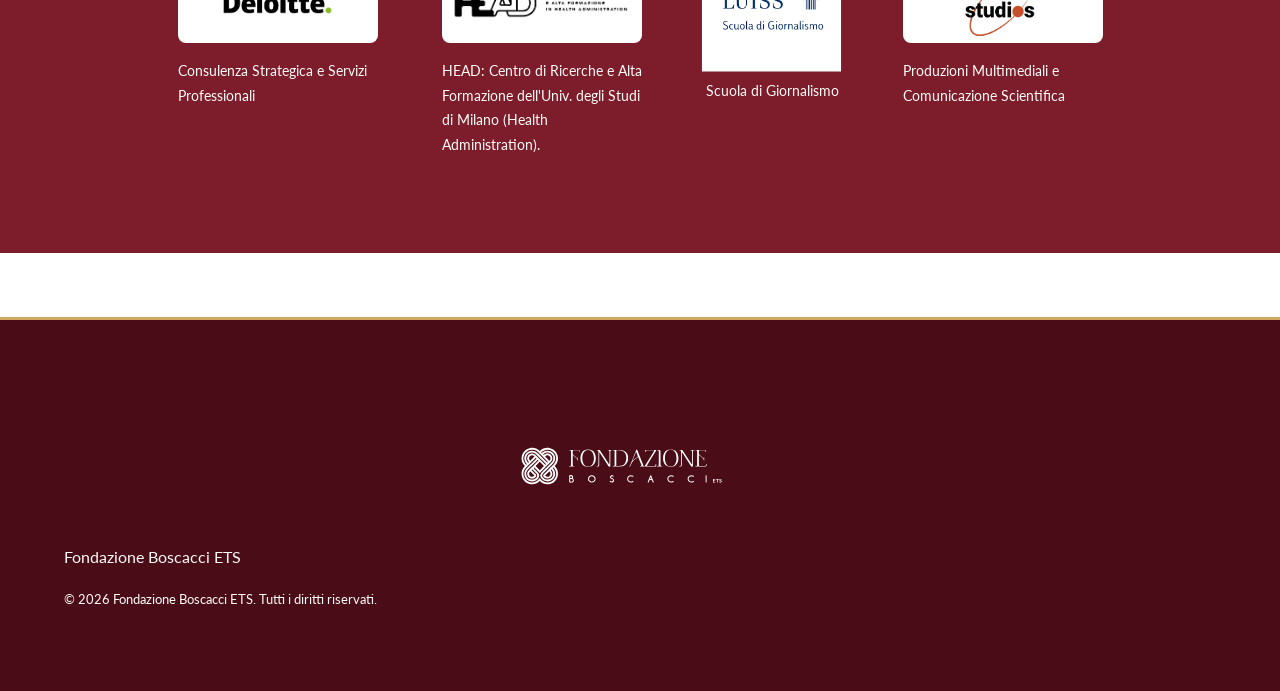
==== commit 0ad23307: "Revert partner layout to boxes and set red background" ====
--- a/index.html
+++ b/index.html
@@ -120,81 +120,41 @@
     </section>
 
     <!-- PARTNERS -->
-    <section id="partnership" style="background: var(--night-blue); color: var(--optical-white); padding: 5rem 0;">
+    <section id="partnership" style="background: var(--primary); color: #ffffff;">
         <div class="container" style="text-align: center;">
-            <h2 class="section-title" style="color: var(--optical-white); margin-bottom: 4rem;">Partnership & Network</h2>
+            <h2 class="section-title" style="color: #ffffff;">Partnership & Network</h2>
             
-            <!-- 4 Categories Grid -->
-            <div style="display: grid; grid-template-columns: repeat(auto-fit, minmax(220px, 1fr)); gap: 3rem; margin-bottom: 3rem;">
-                <div>
-                    <h3 style="font-size: 1.25rem; font-family: var(--font-heading); margin-bottom: 1rem; color: #fff;">Accademia</h3>
-                    <p style="font-size: 0.85rem; color: var(--text-light); line-height: 1.6;">Ricerca scientifica, validazione metodologica e high-education.</p>
+            <div style="display: flex; justify-content: center; align-items: stretch; gap: 4rem; flex-wrap: wrap; margin-top: 3rem;">
+                <!-- Ferpi rimosso -->
+
+                <div style="max-width: 200px; text-align: center;">
+                    <div style="height: 80px; display: flex; align-items: center; justify-content: center; margin-bottom: 1rem; background: #fff; padding: 10px; border-radius: 8px;">
+                        <img src="assets/loghi partner/delpitte.png" alt="Deloitte Logo" style="max-height: 100%; max-width: 100%;">
+                    </div>
+                    <p style="font-size: 0.85rem; color: #fdfcf8; text-align: left; margin-top: 1rem;">Consulenza Strategica e Servizi Professionali</p>
                 </div>
-                <div>
-                    <h3 style="font-size: 1.25rem; font-family: var(--font-heading); margin-bottom: 1rem; color: #fff;">Istituzioni</h3>
-                    <p style="font-size: 0.85rem; color: var(--text-light); line-height: 1.6;">Dialogo costante per la promozione di policy e governance efficace.</p>
+
+                <div style="max-width: 200px; text-align: center;">
+                    <div style="height: 80px; display: flex; align-items: center; justify-content: center; margin-bottom: 1rem; background: #fff; padding: 10px; border-radius: 8px;">
+                        <img src="assets/loghi partner/head logo.png" alt="HEAD UniMi Logo" style="max-height: 100%; max-width: 100%; filter: brightness(0);">
+                    </div>
+                    <p style="font-size: 0.85rem; color: #fdfcf8; text-align: left; margin-top: 1rem;">HEAD: Centro di Ricerche e Alta Formazione dell'Univ. degli Studi di Milano (Health Administration).</p>
                 </div>
-                <div>
-                    <h3 style="font-size: 1.25rem; font-family: var(--font-heading); margin-bottom: 1rem; color: #fff;">Industria</h3>
-                    <p style="font-size: 0.85rem; color: var(--text-light); line-height: 1.6;">Integrazione tecnologica e sicurezza del comparto produttivo.</p>
+
+                <div style="max-width: 250px; text-align: center;">
+                    <div style="height: 100px; display: flex; align-items: center; justify-content: center; margin-bottom: 1rem; background: #fff; padding: 5px; border-radius: 8px;">
+                        <img src="assets/loghi partner/luiss scuola di giornalismo.png" alt="LUISS Logo" style="max-height: 100%; max-width: 100%; transform: scale(1.3);">
+                    </div>
+                    <p style="font-size: 0.85rem; color: #fdfcf8; text-align: left; margin-top: 1rem;">Scuola di Giornalismo</p>
                 </div>
-                <div>
-                    <h3 style="font-size: 1.25rem; font-family: var(--font-heading); margin-bottom: 1rem; color: #fff;">Corpi Intermedi</h3>
-                    <p style="font-size: 0.85rem; color: var(--text-light); line-height: 1.6;">Coesione sociale e trasmissione della cultura della sicurezza.</p>
+
+                <div style="max-width: 200px; text-align: center;">
+                    <div style="height: 80px; display: flex; align-items: center; justify-content: center; margin-bottom: 1rem; background: #fff; padding: 10px; border-radius: 8px;">
+                        <img src="assets/loghi partner/marte_logo.png" alt="Marte Studios Logo" style="max-height: 120%; max-width: 150%; transform: scale(1.6);">
+                    </div>
+                    <p style="font-size: 0.85rem; color: #fdfcf8; text-align: left; margin-top: 1rem;">Produzioni Multimediali e Comunicazione Scientifica</p>
                 </div>
             </div>
-
-            <!-- Separator Line -->
-            <hr style="border-color: rgba(255,255,255,0.05); margin-bottom: 4rem;">
-
-            <!-- 4 Logos -->
-            <div style="display: flex; justify-content: center; align-items: flex-start; gap: 3rem; flex-wrap: wrap;">
-                
-                <div style="width: 220px; text-align: center;">
-                    <div style="height: 100px; display: flex; align-items: center; justify-content: center; margin-bottom: 1rem;">
-                        <img src="assets/loghi partner/marte_logo.png" alt="Marte Studios" style="max-height: 120%; max-width: 150%; transform: scale(1.5);">
-                    </div>
-                    <h4 style="font-size: 1rem; color: #fff; margin-bottom: 0.3rem; font-family: var(--font-heading);">Marte Studios</h4>
-                    <p style="font-size: 0.85rem; color: var(--text-light);">Partner Multimediale</p>
-                </div>
-
-                <div style="width: 220px; text-align: center;">
-                    <div style="height: 100px; display: flex; align-items: center; justify-content: center; margin-bottom: 1rem;">
-                        <img src="assets/loghi partner/delpitte.png" alt="Deloitte" style="max-height: 80%; max-width: 100%; filter: brightness(0) invert(1);">
-                    </div>
-                    <h4 style="font-size: 1rem; color: #fff; margin-bottom: 0.3rem; font-family: var(--font-heading);">Deloitte</h4>
-                    <p style="font-size: 0.85rem; color: var(--text-light);">Consulenza Strategica e Servizi Professionali</p>
-                </div>
-
-                <div style="width: 220px; text-align: center;">
-                    <div style="height: 100px; display: flex; align-items: center; justify-content: center; margin-bottom: 1rem;">
-                        <img src="assets/loghi partner/luiss scuola di giornalismo.png" alt="LUISS" style="max-height: 90%; max-width: 100%; transform: scale(1.2); filter: brightness(0) invert(1);">
-                    </div>
-                    <h4 style="font-size: 1rem; color: #fff; margin-bottom: 0.3rem; font-family: var(--font-heading);">LUISS Scuola di Giornalismo</h4>
-                    <p style="font-size: 0.85rem; color: var(--text-light);">Partner</p>
-                </div>
-                
-                <div style="width: 220px; text-align: center;">
-                    <div style="height: 100px; display: flex; align-items: center; justify-content: center; margin-bottom: 1rem;">
-                        <img src="assets/loghi partner/head logo.png" alt="HEAD UniMi" style="max-height: 80%; max-width: 100%; filter: brightness(0) invert(1);">
-                    </div>
-                    <h4 style="font-size: 1rem; color: #fff; margin-bottom: 0.3rem; font-family: var(--font-heading);">HEAD UniMi</h4>
-                    <p style="font-size: 0.85rem; color: var(--text-light);">Ricerca e Alta Formazione</p>
-                </div>
-
-            </div>
-
-            <!-- FERPI -->
-            <div style="display: flex; justify-content: center; margin-top: 5rem;">
-                <div style="width: 450px; text-align: center;">
-                    <div style="height: 80px; display: flex; align-items: center; justify-content: center; margin-bottom: 1.5rem;">
-                        <img src="assets/loghi partner/ferpi.jpeg" alt="FERPI" style="max-height: 100%; max-width: 100%; mix-blend-mode: screen; filter: grayscale(1) invert(1) contrast(1.2);">
-                    </div>
-                    <h4 style="font-size: 1.1rem; color: #fff; margin-bottom: 0.3rem; font-family: var(--font-heading); letter-spacing: 0.5px;">FERPI - Federazione Relazioni Pubbliche Italiana</h4>
-                    <p style="font-size: 0.85rem; color: var(--text-light);">Socio Professionista</p>
-                </div>
-            </div>
-
         </div>
     </section>
 
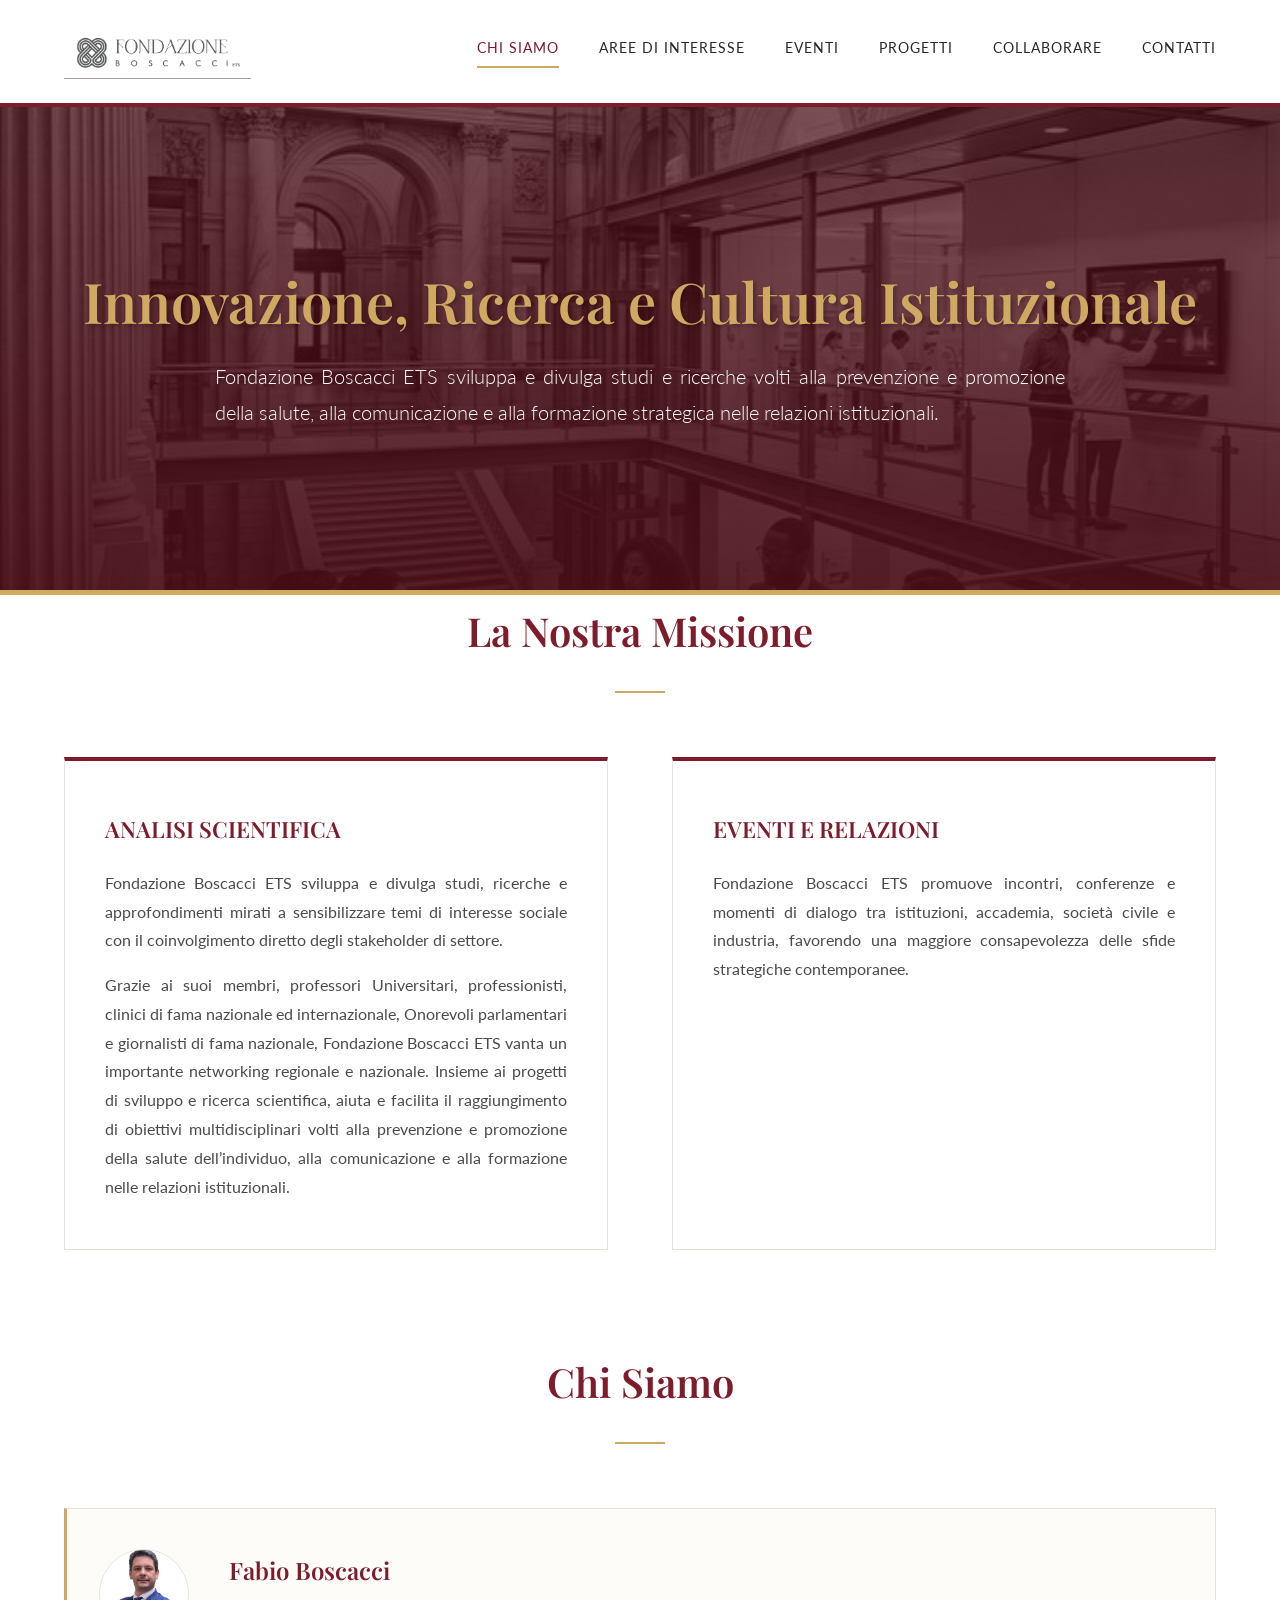
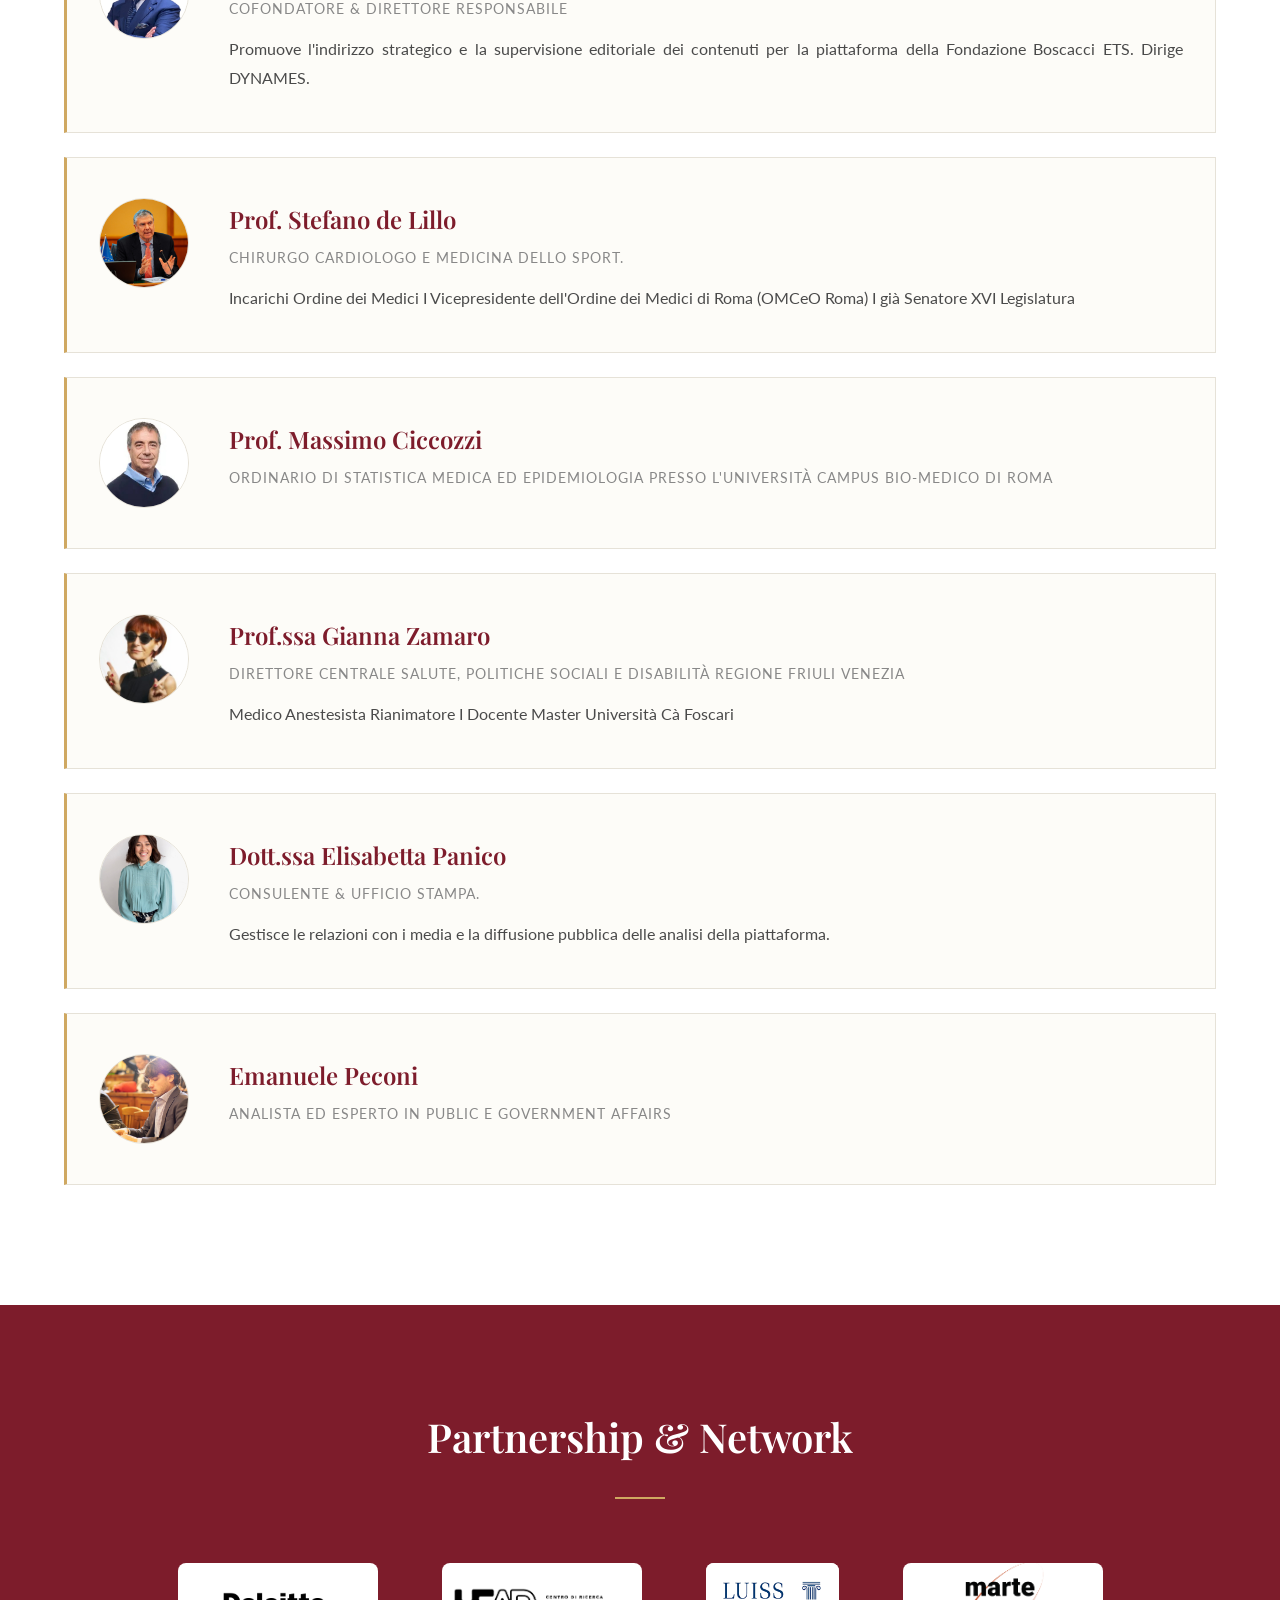
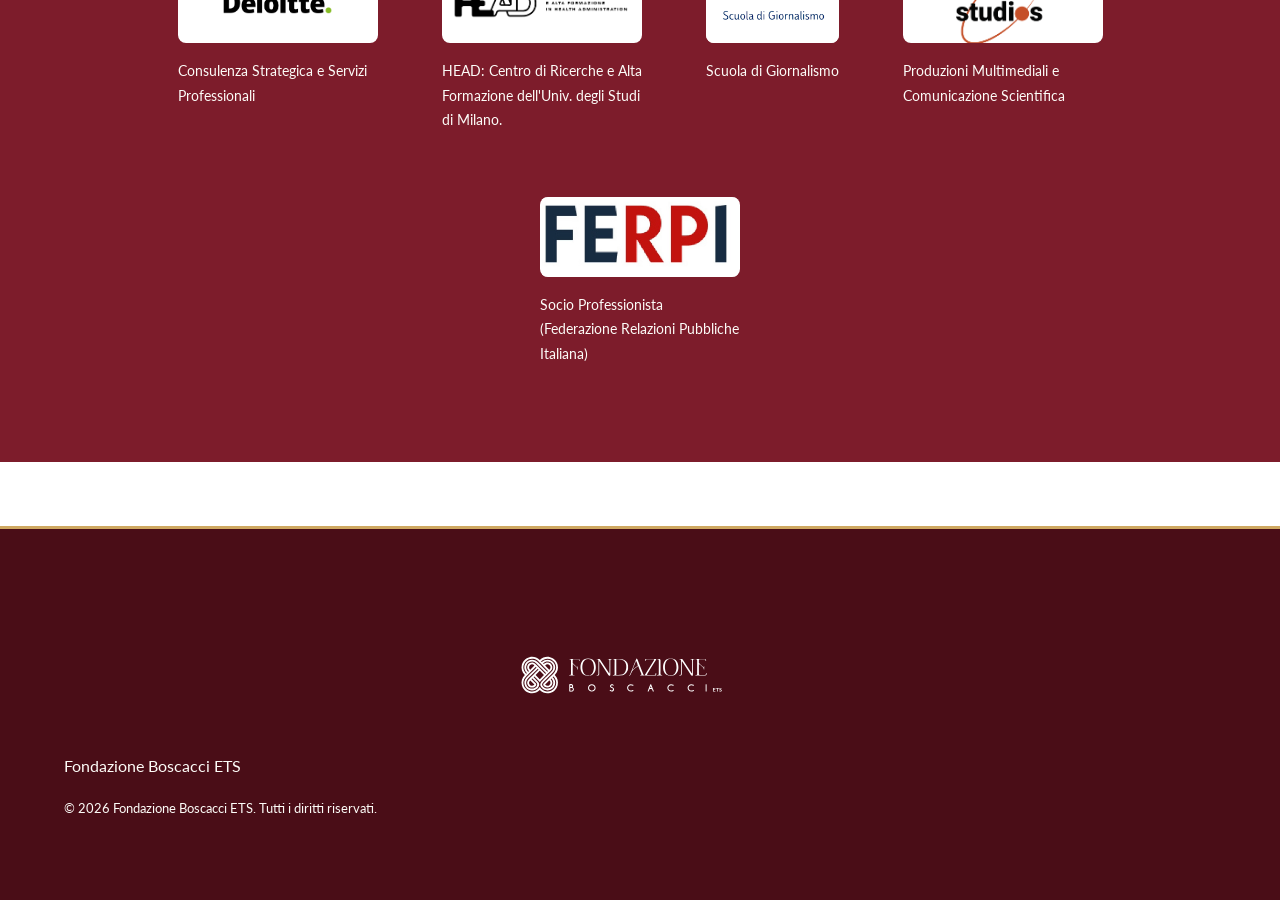
==== commit c009d0d6: "fix: aggiunta FERPI e uniformatura cornici dei loghi" ====
--- a/index.html
+++ b/index.html
@@ -125,35 +125,42 @@
             <h2 class="section-title" style="color: #ffffff;">Partnership & Network</h2>
             
             <div style="display: flex; justify-content: center; align-items: stretch; gap: 4rem; flex-wrap: wrap; margin-top: 3rem;">
-                <!-- Ferpi rimosso -->
-
+                
                 <div style="max-width: 200px; text-align: center;">
-                    <div style="height: 80px; display: flex; align-items: center; justify-content: center; margin-bottom: 1rem; background: #fff; padding: 10px; border-radius: 8px;">
+                    <div style="height: 80px; display: flex; align-items: center; justify-content: center; margin-bottom: 1rem; background: #fff; padding: 10px; border-radius: 8px; overflow: hidden;">
                         <img src="assets/loghi partner/delpitte.png" alt="Deloitte Logo" style="max-height: 100%; max-width: 100%;">
                     </div>
                     <p style="font-size: 0.85rem; color: #fdfcf8; text-align: left; margin-top: 1rem;">Consulenza Strategica e Servizi Professionali</p>
                 </div>
 
                 <div style="max-width: 200px; text-align: center;">
-                    <div style="height: 80px; display: flex; align-items: center; justify-content: center; margin-bottom: 1rem; background: #fff; padding: 10px; border-radius: 8px;">
+                    <div style="height: 80px; display: flex; align-items: center; justify-content: center; margin-bottom: 1rem; background: #fff; padding: 10px; border-radius: 8px; overflow: hidden;">
                         <img src="assets/loghi partner/head logo.png" alt="HEAD UniMi Logo" style="max-height: 100%; max-width: 100%; filter: brightness(0);">
                     </div>
-                    <p style="font-size: 0.85rem; color: #fdfcf8; text-align: left; margin-top: 1rem;">HEAD: Centro di Ricerche e Alta Formazione dell'Univ. degli Studi di Milano (Health Administration).</p>
+                    <p style="font-size: 0.85rem; color: #fdfcf8; text-align: left; margin-top: 1rem;">HEAD: Centro di Ricerche e Alta Formazione dell'Univ. degli Studi di Milano.</p>
                 </div>
 
-                <div style="max-width: 250px; text-align: center;">
-                    <div style="height: 100px; display: flex; align-items: center; justify-content: center; margin-bottom: 1rem; background: #fff; padding: 5px; border-radius: 8px;">
-                        <img src="assets/loghi partner/luiss scuola di giornalismo.png" alt="LUISS Logo" style="max-height: 100%; max-width: 100%; transform: scale(1.3);">
+                <div style="max-width: 200px; text-align: center;">
+                    <div style="height: 80px; display: flex; align-items: center; justify-content: center; margin-bottom: 1rem; background: #fff; padding: 10px; border-radius: 8px; overflow: hidden;">
+                        <img src="assets/loghi partner/luiss scuola di giornalismo.png" alt="LUISS Logo" style="max-height: 140%; max-width: 140%; transform: scale(1.4);">
                     </div>
                     <p style="font-size: 0.85rem; color: #fdfcf8; text-align: left; margin-top: 1rem;">Scuola di Giornalismo</p>
                 </div>
 
                 <div style="max-width: 200px; text-align: center;">
-                    <div style="height: 80px; display: flex; align-items: center; justify-content: center; margin-bottom: 1rem; background: #fff; padding: 10px; border-radius: 8px;">
-                        <img src="assets/loghi partner/marte_logo.png" alt="Marte Studios Logo" style="max-height: 120%; max-width: 150%; transform: scale(1.6);">
+                    <div style="height: 80px; display: flex; align-items: center; justify-content: center; margin-bottom: 1rem; background: #fff; padding: 10px; border-radius: 8px; overflow: hidden;">
+                        <img src="assets/loghi partner/marte_logo.png" alt="Marte Studios Logo" style="max-height: 150%; max-width: 150%; transform: scale(1.6);">
                     </div>
                     <p style="font-size: 0.85rem; color: #fdfcf8; text-align: left; margin-top: 1rem;">Produzioni Multimediali e Comunicazione Scientifica</p>
                 </div>
+
+                <div style="max-width: 200px; text-align: center;">
+                    <div style="height: 80px; display: flex; align-items: center; justify-content: center; margin-bottom: 1rem; background: #fff; padding: 10px; border-radius: 8px; overflow: hidden;">
+                        <img src="assets/loghi partner/ferpi.jpeg" alt="FERPI" style="max-height: 120%; max-width: 120%; transform: scale(1.1);">
+                    </div>
+                    <p style="font-size: 0.85rem; color: #fdfcf8; text-align: left; margin-top: 1rem;">Socio Professionista (Federazione Relazioni Pubbliche Italiana)</p>
+                </div>
+
             </div>
         </div>
     </section>
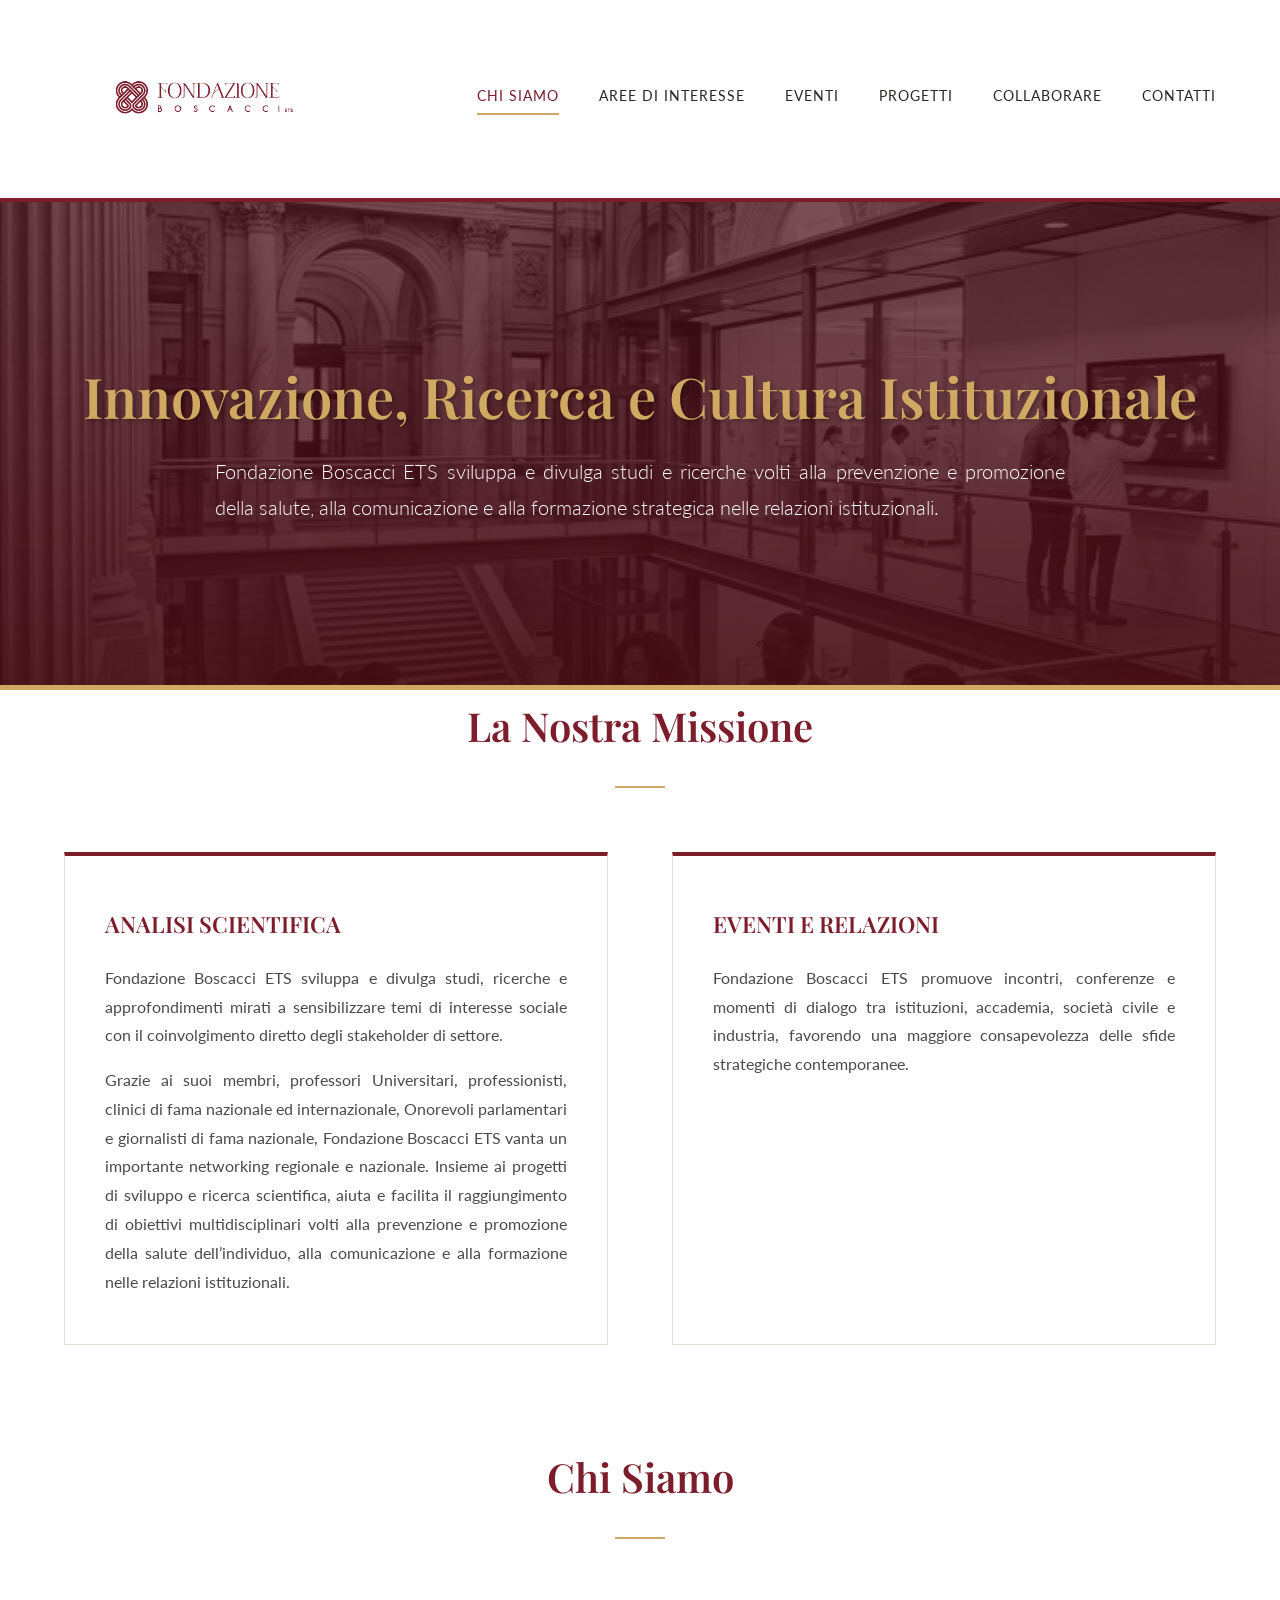
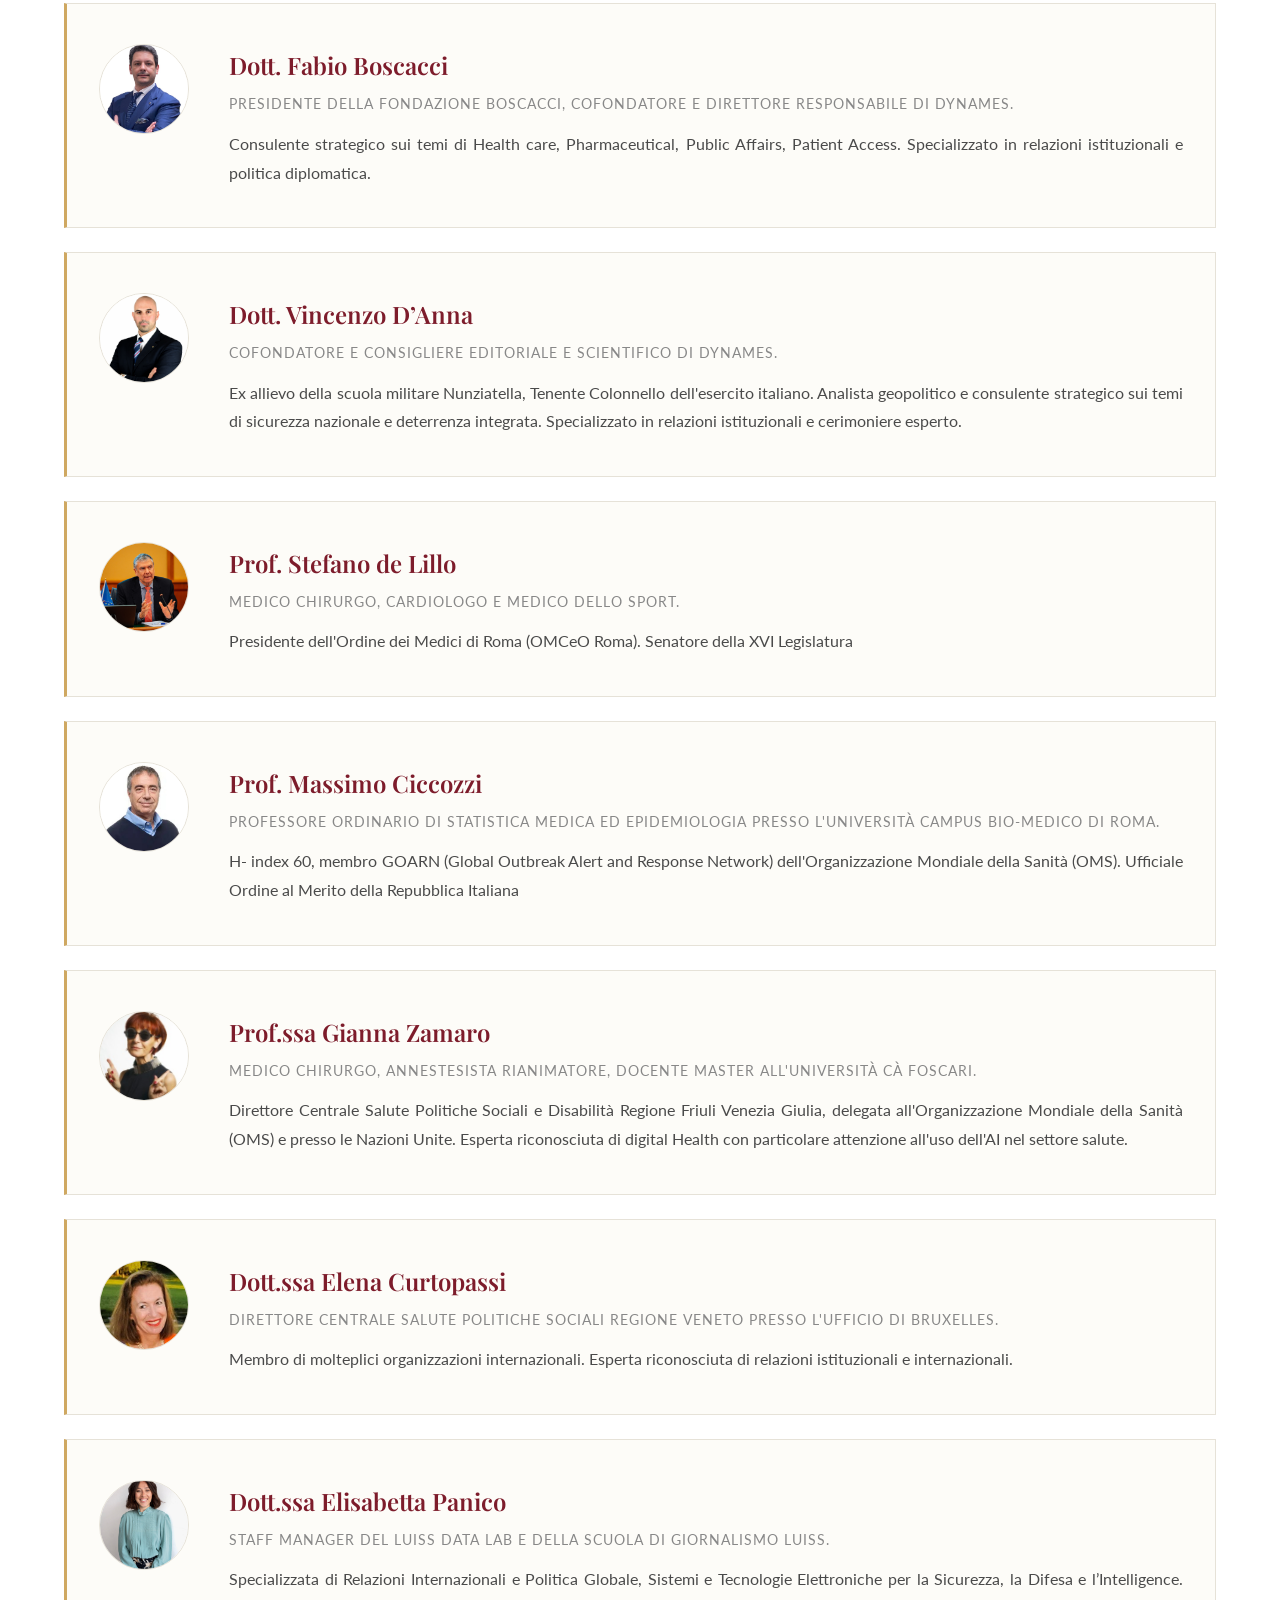
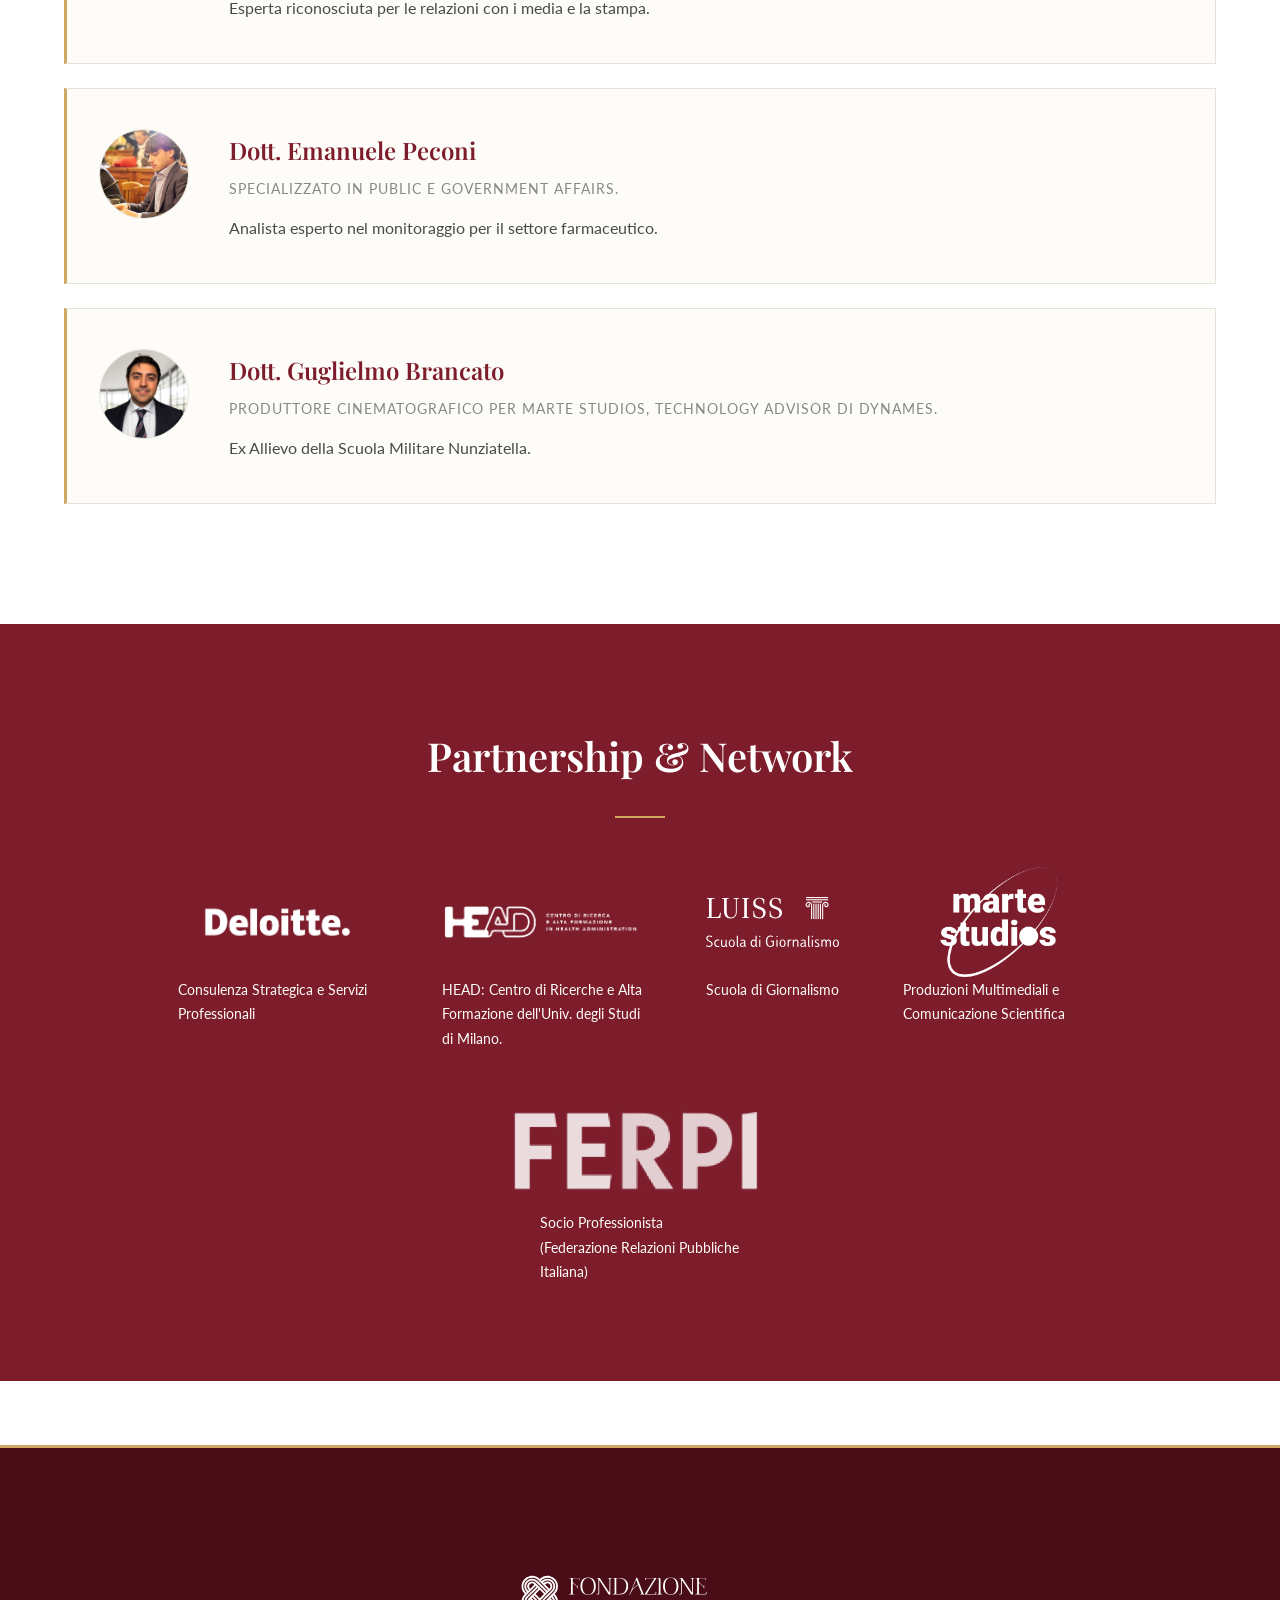
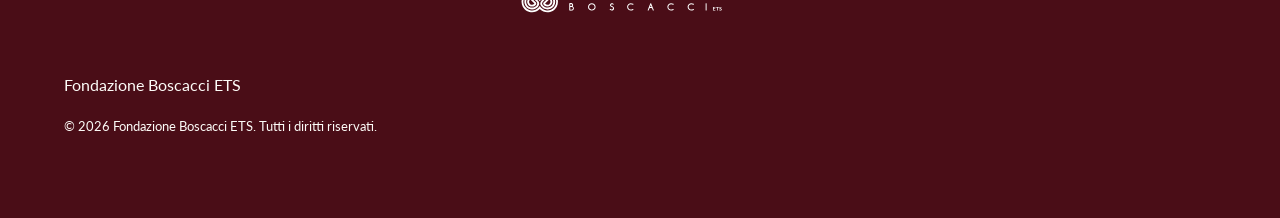
==== commit e1dbc1ad: "Update: Eventi layout, chronology, and header subtitles centering" ====
--- a/index.html
+++ b/index.html
@@ -16,7 +16,7 @@
         <div class="container header-inner">
             <div class="brand">
                 <a href="index.html" style="display: flex; align-items: center;">
-                    <img src="assets/logo_esteso.png" alt="Fondazione Boscacci ETS" style="height: 55px; width: auto;">
+                    <img src="assets/logo_boscacci_rosso.png" alt="Fondazione Boscacci ETS" style="height: 150px; width: auto;">
                 </a>
             </div>
 
@@ -67,9 +67,18 @@
             <div class="author-box">
                 <div class="author-icon"><img src="assets/Fabio Boscacci.jfif" alt="Fabio Boscacci"></div>
                 <div class="author-info">
-                    <h4>Fabio Boscacci</h4>
-                    <h5>Cofondatore & Direttore Responsabile</h5>
-                    <p>Promuove l'indirizzo strategico e la supervisione editoriale dei contenuti per la piattaforma della Fondazione Boscacci ETS. Dirige DYNAMES.</p>
+                    <h4>Dott. Fabio Boscacci</h4>
+                    <h5>Presidente della Fondazione Boscacci, Cofondatore e Direttore Responsabile di DYNAMES.</h5>
+                    <p>Consulente strategico sui temi di Health care, Pharmaceutical, Public Affairs, Patient Access. Specializzato in relazioni istituzionali e politica diplomatica.</p>
+                </div>
+            </div>
+
+            <div class="author-box">
+                <div class="author-icon"><img src="assets/Vinenzo D'ANNA.png" alt="Vincenzo D’Anna"></div>
+                <div class="author-info">
+                    <h4>Dott. Vincenzo D’Anna</h4>
+                    <h5>Cofondatore e Consigliere editoriale e scientifico di DYNAMES.</h5>
+                    <p>Ex allievo della scuola militare Nunziatella, Tenente Colonnello dell'esercito italiano. Analista geopolitico e consulente strategico sui temi di sicurezza nazionale e deterrenza integrata. Specializzato in relazioni istituzionali e cerimoniere esperto.</p>
                 </div>
             </div>
 
@@ -77,8 +86,8 @@
                 <div class="author-icon"><img src="assets/Stefano De Lillo.jpeg" alt="Stefano De Lillo"></div>
                 <div class="author-info">
                     <h4>Prof. Stefano de Lillo</h4>
-                    <h5>Chirurgo Cardiologo e Medicina dello Sport.</h5>
-                    <p>Incarichi Ordine dei Medici  I  Vicepresidente dell'Ordine dei Medici di Roma (OMCeO Roma) I già Senatore XVI Legislatura</p>
+                    <h5>Medico Chirurgo, Cardiologo e medico dello Sport.</h5>
+                    <p>Presidente dell'Ordine dei Medici di Roma (OMCeO Roma). Senatore della XVI Legislatura</p>
                 </div>
             </div>
 
@@ -86,7 +95,8 @@
                 <div class="author-icon"><img src="assets/Massimo Ciccozzi.jpeg" alt="Massimo Ciccozzi"></div>
                 <div class="author-info">
                     <h4>Prof. Massimo Ciccozzi</h4>
-                    <h5>Ordinario di Statistica Medica ed Epidemiologia presso l'Università Campus Bio-Medico di Roma</h5>
+                    <h5>Professore ordinario di Statistica Medica ed Epidemiologia presso l'Università Campus Bio-Medico di Roma.</h5>
+                    <p>H- index 60, membro GOARN (Global Outbreak Alert and Response Network) dell'Organizzazione Mondiale della Sanità (OMS). Ufficiale Ordine al Merito della Repubblica Italiana</p>
                 </div>
             </div>
 
@@ -94,8 +104,17 @@
                 <div class="author-icon"><img src="assets/Gianna Zamaro.jpeg" alt="Gianna Zamaro"></div>
                 <div class="author-info">
                     <h4>Prof.ssa Gianna Zamaro</h4>
-                    <h5>Direttore Centrale Salute, Politiche Sociali e Disabilità Regione Friuli Venezia</h5>
-                    <p>Medico Anestesista Rianimatore I Docente  Master Università Cà Foscari</p>
+                    <h5>Medico chirurgo, annestesista rianimatore, Docente Master all'Università Cà Foscari.</h5>
+                    <p>Direttore Centrale Salute Politiche Sociali e Disabilità Regione Friuli Venezia Giulia, delegata all'Organizzazione Mondiale della Sanità (OMS) e presso le Nazioni Unite. Esperta riconosciuta di digital Health con particolare attenzione all'uso dell'AI nel settore salute.</p>
+                </div>
+            </div>
+
+            <div class="author-box">
+                <div class="author-icon"><img src="assets/curtopassi.jpeg" alt="Elena Curtopassi"></div>
+                <div class="author-info">
+                    <h4>Dott.ssa Elena Curtopassi</h4>
+                    <h5>Direttore Centrale Salute Politiche Sociali Regione Veneto presso l'ufficio di Bruxelles.</h5>
+                    <p>Membro di molteplici organizzazioni internazionali. Esperta riconosciuta di relazioni istituzionali e internazionali.</p>
                 </div>
             </div>
 
@@ -103,16 +122,26 @@
                 <div class="author-icon"><img src="assets/elisabetta_panico_nuova.jpeg" alt="Elisabetta Panico"></div>
                 <div class="author-info">
                     <h4>Dott.ssa Elisabetta Panico</h4>
-                    <h5>Consulente & Ufficio Stampa.</h5>
-                    <p>Gestisce le relazioni con i media e la diffusione pubblica delle analisi della piattaforma.</p>
+                    <h5>Staff Manager del Luiss Data Lab e della Scuola di Giornalismo Luiss.</h5>
+                    <p>Specializzata di Relazioni Internazionali e Politica Globale, Sistemi e Tecnologie Elettroniche per la Sicurezza, la Difesa e l’Intelligence. Esperta riconosciuta per le relazioni con i media e la stampa.</p>
                 </div>
             </div>
 
             <div class="author-box">
                 <div class="author-icon"><img src="assets/Emanuele Peconi.jpeg" alt="Emanuele Peconi"></div>
                 <div class="author-info">
-                    <h4>Emanuele Peconi</h4>
-                    <h5>Analista ed esperto in Public e Government Affairs</h5>
+                    <h4>Dott. Emanuele Peconi</h4>
+                    <h5>Specializzato in Public e Government Affairs.</h5>
+                    <p>Analista esperto nel monitoraggio per il settore farmaceutico.</p>
+                </div>
+            </div>
+
+            <div class="author-box">
+                <div class="author-icon"><img src="assets/brancato guglielmo.png" alt="Guglielmo Brancato"></div>
+                <div class="author-info">
+                    <h4>Dott. Guglielmo Brancato</h4>
+                    <h5>Produttore cinematografico per Marte Studios, Technology Advisor di DYNAMES.</h5>
+                    <p>Ex Allievo della Scuola Militare Nunziatella.</p>
                 </div>
             </div>
 
@@ -127,36 +156,36 @@
             <div style="display: flex; justify-content: center; align-items: stretch; gap: 4rem; flex-wrap: wrap; margin-top: 3rem;">
                 
                 <div style="max-width: 200px; text-align: center;">
-                    <div style="height: 80px; display: flex; align-items: center; justify-content: center; margin-bottom: 1rem; background: #fff; padding: 10px; border-radius: 8px; overflow: hidden;">
-                        <img src="assets/loghi partner/delpitte.png" alt="Deloitte Logo" style="max-height: 100%; max-width: 100%;">
+                    <div style="height: 80px; display: flex; align-items: center; justify-content: center; margin-bottom: 1rem;">
+                        <img src="assets/loghi partner/delpitte.png" alt="Deloitte Logo" style="max-height: 100%; max-width: 100%; filter: brightness(0) invert(1);">
                     </div>
                     <p style="font-size: 0.85rem; color: #fdfcf8; text-align: left; margin-top: 1rem;">Consulenza Strategica e Servizi Professionali</p>
                 </div>
 
                 <div style="max-width: 200px; text-align: center;">
-                    <div style="height: 80px; display: flex; align-items: center; justify-content: center; margin-bottom: 1rem; background: #fff; padding: 10px; border-radius: 8px; overflow: hidden;">
-                        <img src="assets/loghi partner/head logo.png" alt="HEAD UniMi Logo" style="max-height: 100%; max-width: 100%; filter: brightness(0);">
+                    <div style="height: 80px; display: flex; align-items: center; justify-content: center; margin-bottom: 1rem;">
+                        <img src="assets/loghi partner/head logo.png" alt="HEAD UniMi Logo" style="max-height: 100%; max-width: 100%; filter: brightness(0) invert(1);">
                     </div>
                     <p style="font-size: 0.85rem; color: #fdfcf8; text-align: left; margin-top: 1rem;">HEAD: Centro di Ricerche e Alta Formazione dell'Univ. degli Studi di Milano.</p>
                 </div>
 
                 <div style="max-width: 200px; text-align: center;">
-                    <div style="height: 80px; display: flex; align-items: center; justify-content: center; margin-bottom: 1rem; background: #fff; padding: 10px; border-radius: 8px; overflow: hidden;">
-                        <img src="assets/loghi partner/luiss scuola di giornalismo.png" alt="LUISS Logo" style="max-height: 140%; max-width: 140%; transform: scale(1.4);">
+                    <div style="height: 80px; display: flex; align-items: center; justify-content: center; margin-bottom: 1rem;">
+                        <img src="assets/loghi partner/logo_luiss_master-giornalismo.svg" alt="LUISS Logo" style="max-height: 100%; max-width: 100%; filter: brightness(0) invert(1);">
                     </div>
                     <p style="font-size: 0.85rem; color: #fdfcf8; text-align: left; margin-top: 1rem;">Scuola di Giornalismo</p>
                 </div>
 
                 <div style="max-width: 200px; text-align: center;">
-                    <div style="height: 80px; display: flex; align-items: center; justify-content: center; margin-bottom: 1rem; background: #fff; padding: 10px; border-radius: 8px; overflow: hidden;">
-                        <img src="assets/loghi partner/marte_logo.png" alt="Marte Studios Logo" style="max-height: 150%; max-width: 150%; transform: scale(1.6);">
+                    <div style="height: 80px; display: flex; align-items: center; justify-content: center; margin-bottom: 1rem;">
+                        <img src="assets/loghi partner/marte_logo.png" alt="Marte Studios Logo" style="max-height: 150%; max-width: 150%; transform: scale(1.6); filter: brightness(0) invert(1);">
                     </div>
                     <p style="font-size: 0.85rem; color: #fdfcf8; text-align: left; margin-top: 1rem;">Produzioni Multimediali e Comunicazione Scientifica</p>
                 </div>
 
                 <div style="max-width: 200px; text-align: center;">
-                    <div style="height: 80px; display: flex; align-items: center; justify-content: center; margin-bottom: 1rem; background: #fff; padding: 10px; border-radius: 8px; overflow: hidden;">
-                        <img src="assets/loghi partner/ferpi.jpeg" alt="FERPI" style="max-height: 120%; max-width: 120%; transform: scale(1.1);">
+                    <div style="height: 80px; display: flex; align-items: center; justify-content: center; margin-bottom: 1rem;">
+                        <img src="assets/loghi partner/ferpi.jpeg" alt="FERPI" style="max-height: 120%; max-width: 120%; transform: scale(1.1); mix-blend-mode: screen; filter: grayscale(1) invert(1);">
                     </div>
                     <p style="font-size: 0.85rem; color: #fdfcf8; text-align: left; margin-top: 1rem;">Socio Professionista (Federazione Relazioni Pubbliche Italiana)</p>
                 </div>
--- a/css/style.css
+++ b/css/style.css
@@ -151,7 +151,7 @@
 /* PAGE HEADERS (Pagine Interne) */
 .page-header { background-color: var(--surface-alt); border-bottom: 1px solid var(--border); color: var(--primary); padding: 6rem 0; text-align: center; }
 .page-header h1 { font-size: 3rem; font-weight: 600; letter-spacing: 0.5px; margin-bottom: 1rem; }
-.page-header p { font-size: 1.15rem; color: var(--text-body); max-width: 700px; margin: 0 auto; font-family: 'Lato', sans-serif; font-style: italic; }
+.page-header p { font-size: 1.15rem; color: var(--text-body); max-width: 700px; margin: 0 auto; font-family: 'Lato', sans-serif; font-style: italic; text-align: center !important; }
 
 /* BOTTONI - Stile Squadrato Museale */
 .btn {
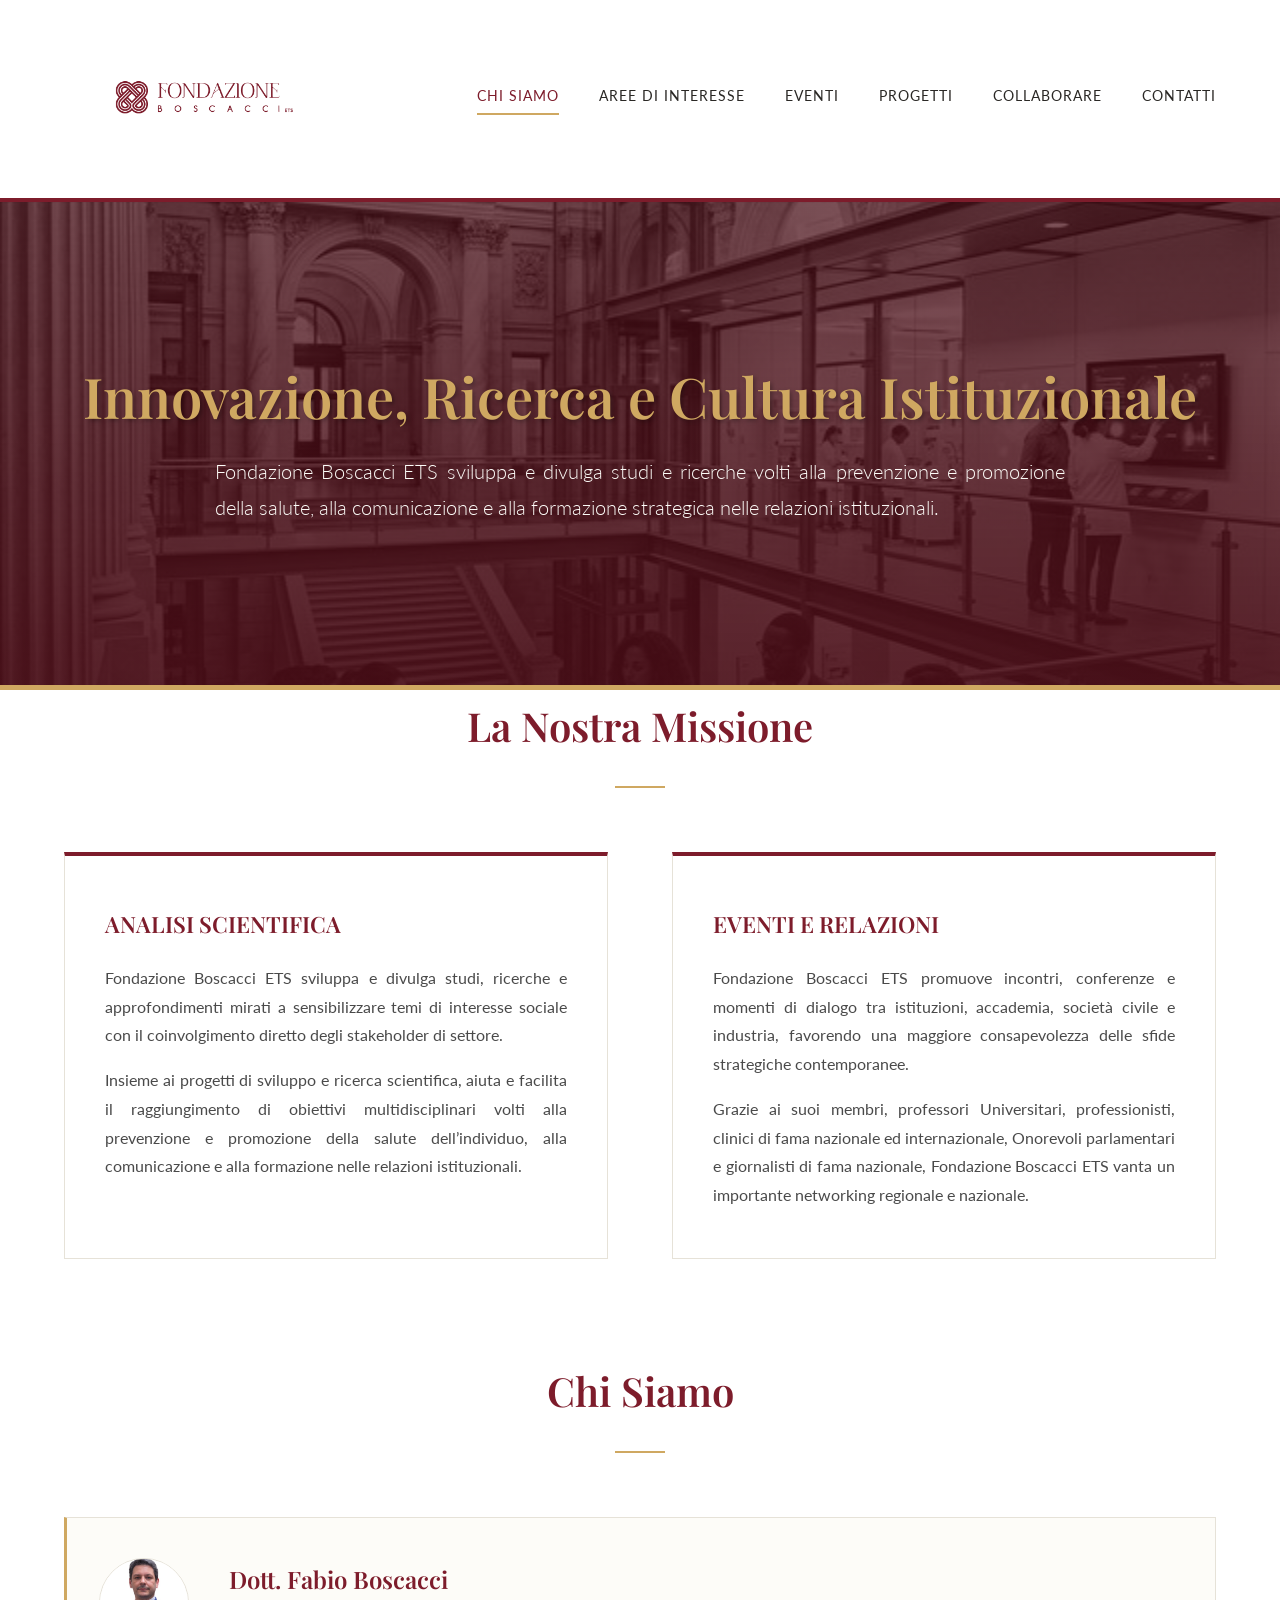
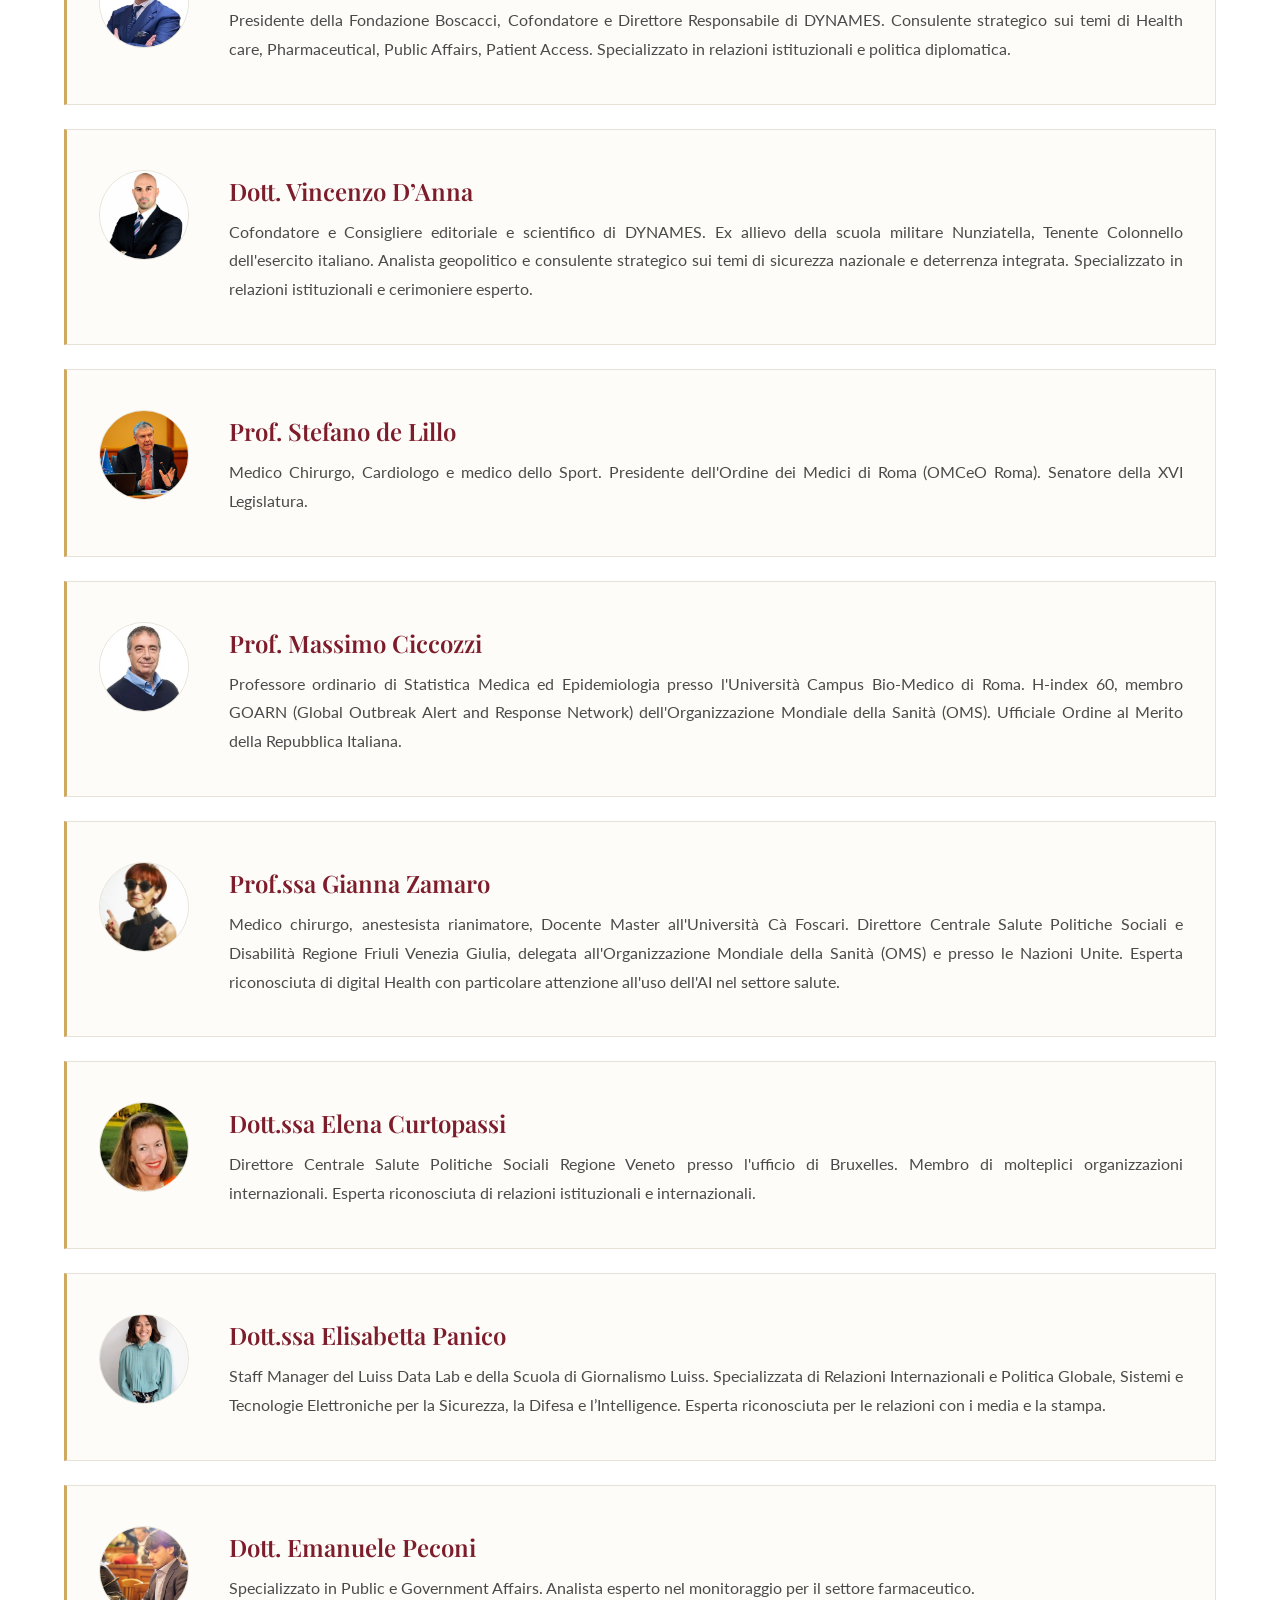
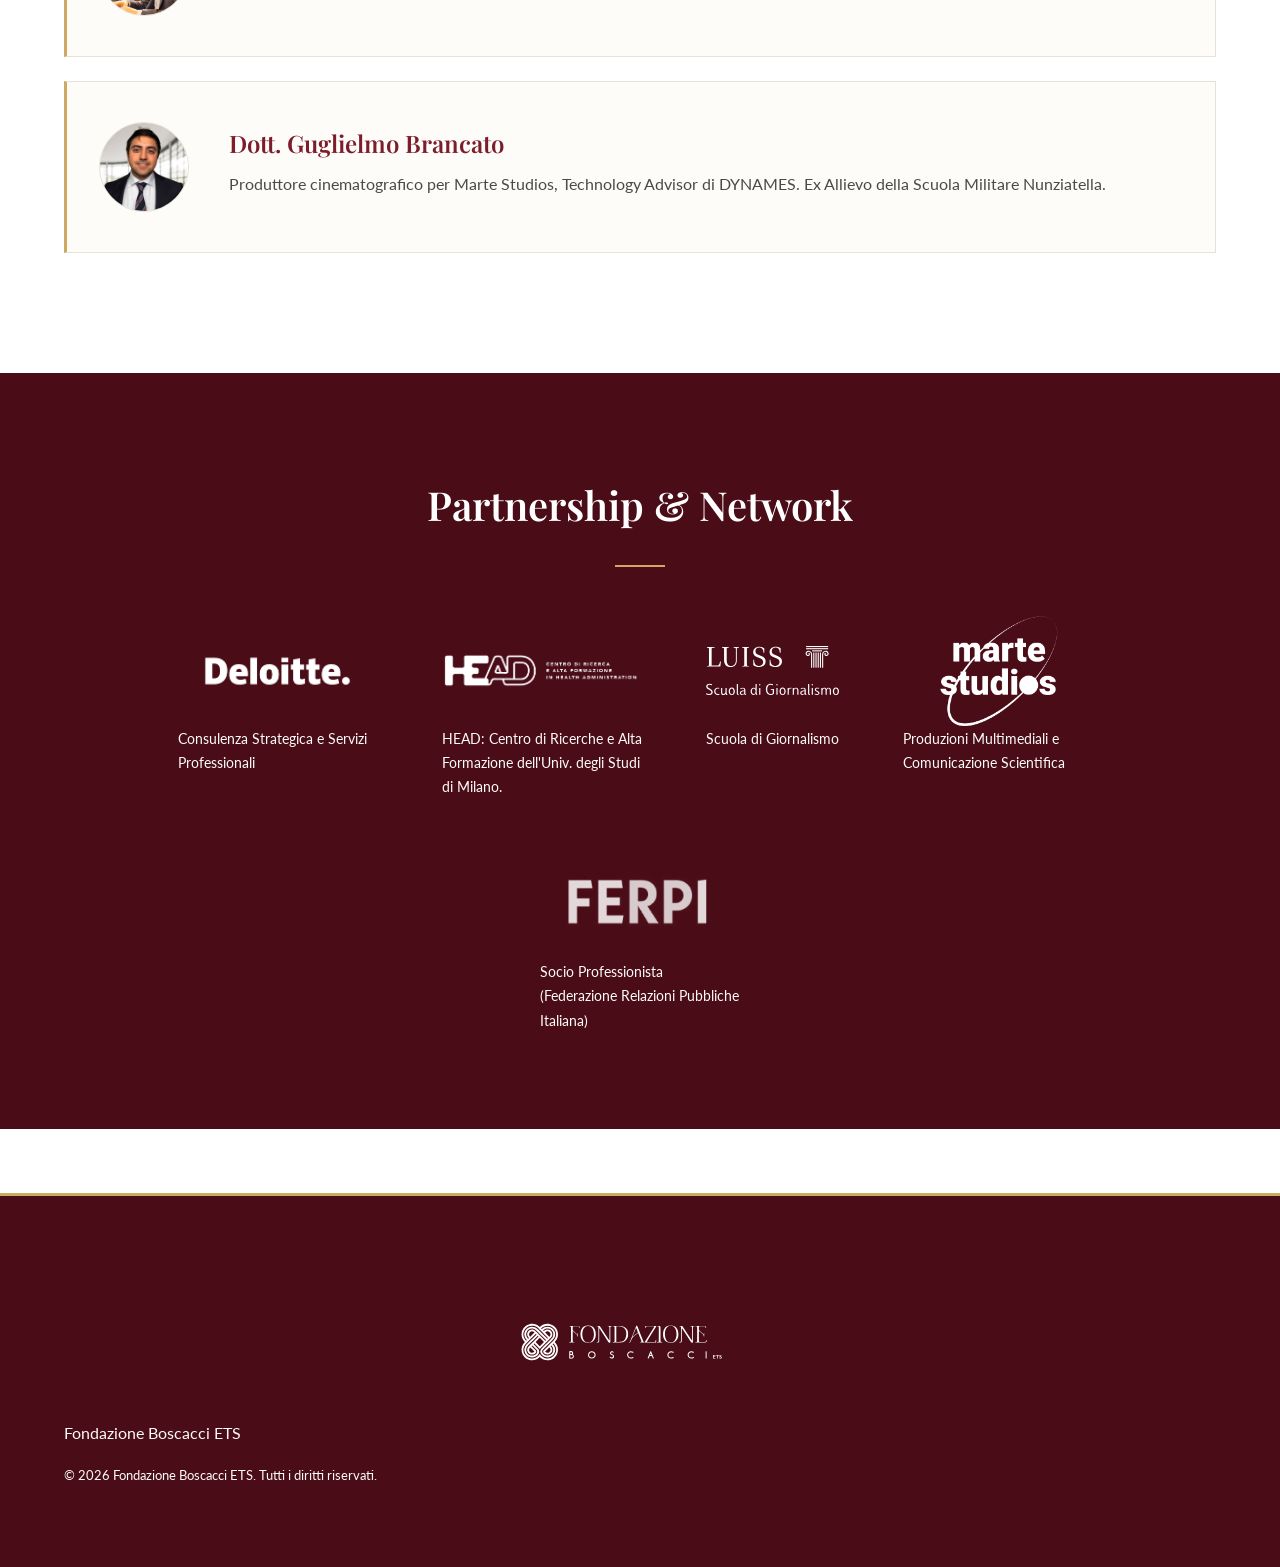
==== commit 01662541: "Aggiornamenti a testi, stili e logo favicon sito Fondazione Boscacci" ====
--- a/index.html
+++ b/index.html
@@ -7,7 +7,7 @@
     <title>Fondazione Boscacci ETS</title>
     <!-- Fonts unified in style.css -->
     <link rel="stylesheet" href="css/style.css?v=4">
-    <link rel="icon" href="assets/dynames.png" type="image/png">
+    <link rel="icon" href="assets/logo_grafico.png" type="image/png">
 </head>
 
 <body>
@@ -50,11 +50,12 @@
             <div class="card">
                 <h3>ANALISI SCIENTIFICA</h3>
                 <p>Fondazione Boscacci ETS sviluppa e divulga studi, ricerche e approfondimenti mirati a sensibilizzare temi di interesse sociale con il coinvolgimento diretto degli stakeholder di settore.</p>
-                <p style="margin-top: 1rem;">Grazie ai suoi membri, professori Universitari, professionisti, clinici di fama nazionale ed internazionale, Onorevoli parlamentari e giornalisti di fama nazionale, Fondazione Boscacci ETS vanta un importante networking regionale e nazionale. Insieme ai progetti di sviluppo e ricerca scientifica, aiuta e facilita il raggiungimento di obiettivi multidisciplinari volti alla prevenzione e promozione della salute dell’individuo, alla comunicazione e alla formazione nelle relazioni istituzionali.</p>
+                <p style="margin-top: 1rem;">Insieme ai progetti di sviluppo e ricerca scientifica, aiuta e facilita il raggiungimento di obiettivi multidisciplinari volti alla prevenzione e promozione della salute dell’individuo, alla comunicazione e alla formazione nelle relazioni istituzionali.</p>
             </div>
             <div class="card">
                 <h3>EVENTI E RELAZIONI</h3>
                 <p>Fondazione Boscacci ETS promuove incontri, conferenze e momenti di dialogo tra istituzioni, accademia, società civile e industria, favorendo una maggiore consapevolezza delle sfide strategiche contemporanee.</p>
+                <p style="margin-top: 1rem;">Grazie ai suoi membri, professori Universitari, professionisti, clinici di fama nazionale ed internazionale, Onorevoli parlamentari e giornalisti di fama nazionale, Fondazione Boscacci ETS vanta un importante networking regionale e nazionale.</p>
             </div>
         </div>
     </section>
@@ -68,8 +69,7 @@
                 <div class="author-icon"><img src="assets/Fabio Boscacci.jfif" alt="Fabio Boscacci"></div>
                 <div class="author-info">
                     <h4>Dott. Fabio Boscacci</h4>
-                    <h5>Presidente della Fondazione Boscacci, Cofondatore e Direttore Responsabile di DYNAMES.</h5>
-                    <p>Consulente strategico sui temi di Health care, Pharmaceutical, Public Affairs, Patient Access. Specializzato in relazioni istituzionali e politica diplomatica.</p>
+                    <p>Presidente della Fondazione Boscacci, Cofondatore e Direttore Responsabile di DYNAMES. Consulente strategico sui temi di Health care, Pharmaceutical, Public Affairs, Patient Access. Specializzato in relazioni istituzionali e politica diplomatica.</p>
                 </div>
             </div>
 
@@ -77,8 +77,7 @@
                 <div class="author-icon"><img src="assets/Vinenzo D'ANNA.png" alt="Vincenzo D’Anna"></div>
                 <div class="author-info">
                     <h4>Dott. Vincenzo D’Anna</h4>
-                    <h5>Cofondatore e Consigliere editoriale e scientifico di DYNAMES.</h5>
-                    <p>Ex allievo della scuola militare Nunziatella, Tenente Colonnello dell'esercito italiano. Analista geopolitico e consulente strategico sui temi di sicurezza nazionale e deterrenza integrata. Specializzato in relazioni istituzionali e cerimoniere esperto.</p>
+                    <p>Cofondatore e Consigliere editoriale e scientifico di DYNAMES. Ex allievo della scuola militare Nunziatella, Tenente Colonnello dell'esercito italiano. Analista geopolitico e consulente strategico sui temi di sicurezza nazionale e deterrenza integrata. Specializzato in relazioni istituzionali e cerimoniere esperto.</p>
                 </div>
             </div>
 
@@ -86,8 +85,7 @@
                 <div class="author-icon"><img src="assets/Stefano De Lillo.jpeg" alt="Stefano De Lillo"></div>
                 <div class="author-info">
                     <h4>Prof. Stefano de Lillo</h4>
-                    <h5>Medico Chirurgo, Cardiologo e medico dello Sport.</h5>
-                    <p>Presidente dell'Ordine dei Medici di Roma (OMCeO Roma). Senatore della XVI Legislatura</p>
+                    <p>Medico Chirurgo, Cardiologo e medico dello Sport. Presidente dell'Ordine dei Medici di Roma (OMCeO Roma). Senatore della XVI Legislatura.</p>
                 </div>
             </div>
 
@@ -95,8 +93,7 @@
                 <div class="author-icon"><img src="assets/Massimo Ciccozzi.jpeg" alt="Massimo Ciccozzi"></div>
                 <div class="author-info">
                     <h4>Prof. Massimo Ciccozzi</h4>
-                    <h5>Professore ordinario di Statistica Medica ed Epidemiologia presso l'Università Campus Bio-Medico di Roma.</h5>
-                    <p>H- index 60, membro GOARN (Global Outbreak Alert and Response Network) dell'Organizzazione Mondiale della Sanità (OMS). Ufficiale Ordine al Merito della Repubblica Italiana</p>
+                    <p>Professore ordinario di Statistica Medica ed Epidemiologia presso l'Università Campus Bio-Medico di Roma. H-index 60, membro GOARN (Global Outbreak Alert and Response Network) dell'Organizzazione Mondiale della Sanità (OMS). Ufficiale Ordine al Merito della Repubblica Italiana.</p>
                 </div>
             </div>
 
@@ -104,8 +101,7 @@
                 <div class="author-icon"><img src="assets/Gianna Zamaro.jpeg" alt="Gianna Zamaro"></div>
                 <div class="author-info">
                     <h4>Prof.ssa Gianna Zamaro</h4>
-                    <h5>Medico chirurgo, annestesista rianimatore, Docente Master all'Università Cà Foscari.</h5>
-                    <p>Direttore Centrale Salute Politiche Sociali e Disabilità Regione Friuli Venezia Giulia, delegata all'Organizzazione Mondiale della Sanità (OMS) e presso le Nazioni Unite. Esperta riconosciuta di digital Health con particolare attenzione all'uso dell'AI nel settore salute.</p>
+                    <p>Medico chirurgo, anestesista rianimatore, Docente Master all'Università Cà Foscari. Direttore Centrale Salute Politiche Sociali e Disabilità Regione Friuli Venezia Giulia, delegata all'Organizzazione Mondiale della Sanità (OMS) e presso le Nazioni Unite. Esperta riconosciuta di digital Health con particolare attenzione all'uso dell'AI nel settore salute.</p>
                 </div>
             </div>
 
@@ -113,8 +109,7 @@
                 <div class="author-icon"><img src="assets/curtopassi.jpeg" alt="Elena Curtopassi"></div>
                 <div class="author-info">
                     <h4>Dott.ssa Elena Curtopassi</h4>
-                    <h5>Direttore Centrale Salute Politiche Sociali Regione Veneto presso l'ufficio di Bruxelles.</h5>
-                    <p>Membro di molteplici organizzazioni internazionali. Esperta riconosciuta di relazioni istituzionali e internazionali.</p>
+                    <p>Direttore Centrale Salute Politiche Sociali Regione Veneto presso l'ufficio di Bruxelles. Membro di molteplici organizzazioni internazionali. Esperta riconosciuta di relazioni istituzionali e internazionali.</p>
                 </div>
             </div>
 
@@ -122,8 +117,7 @@
                 <div class="author-icon"><img src="assets/elisabetta_panico_nuova.jpeg" alt="Elisabetta Panico"></div>
                 <div class="author-info">
                     <h4>Dott.ssa Elisabetta Panico</h4>
-                    <h5>Staff Manager del Luiss Data Lab e della Scuola di Giornalismo Luiss.</h5>
-                    <p>Specializzata di Relazioni Internazionali e Politica Globale, Sistemi e Tecnologie Elettroniche per la Sicurezza, la Difesa e l’Intelligence. Esperta riconosciuta per le relazioni con i media e la stampa.</p>
+                    <p>Staff Manager del Luiss Data Lab e della Scuola di Giornalismo Luiss. Specializzata di Relazioni Internazionali e Politica Globale, Sistemi e Tecnologie Elettroniche per la Sicurezza, la Difesa e l’Intelligence. Esperta riconosciuta per le relazioni con i media e la stampa.</p>
                 </div>
             </div>
 
@@ -131,8 +125,7 @@
                 <div class="author-icon"><img src="assets/Emanuele Peconi.jpeg" alt="Emanuele Peconi"></div>
                 <div class="author-info">
                     <h4>Dott. Emanuele Peconi</h4>
-                    <h5>Specializzato in Public e Government Affairs.</h5>
-                    <p>Analista esperto nel monitoraggio per il settore farmaceutico.</p>
+                    <p>Specializzato in Public e Government Affairs. Analista esperto nel monitoraggio per il settore farmaceutico.</p>
                 </div>
             </div>
 
@@ -140,8 +133,7 @@
                 <div class="author-icon"><img src="assets/brancato guglielmo.png" alt="Guglielmo Brancato"></div>
                 <div class="author-info">
                     <h4>Dott. Guglielmo Brancato</h4>
-                    <h5>Produttore cinematografico per Marte Studios, Technology Advisor di DYNAMES.</h5>
-                    <p>Ex Allievo della Scuola Militare Nunziatella.</p>
+                    <p>Produttore cinematografico per Marte Studios, Technology Advisor di DYNAMES. Ex Allievo della Scuola Militare Nunziatella.</p>
                 </div>
             </div>
 
@@ -149,7 +141,7 @@
     </section>
 
     <!-- PARTNERS -->
-    <section id="partnership" style="background: var(--primary); color: #ffffff;">
+    <section id="partnership" style="background: var(--primary-dark); color: #ffffff;">
         <div class="container" style="text-align: center;">
             <h2 class="section-title" style="color: #ffffff;">Partnership & Network</h2>
             
@@ -185,7 +177,7 @@
 
                 <div style="max-width: 200px; text-align: center;">
                     <div style="height: 80px; display: flex; align-items: center; justify-content: center; margin-bottom: 1rem;">
-                        <img src="assets/loghi partner/ferpi.jpeg" alt="FERPI" style="max-height: 120%; max-width: 120%; transform: scale(1.1); mix-blend-mode: screen; filter: grayscale(1) invert(1);">
+                        <img src="assets/loghi partner/ferpi.jpeg" alt="FERPI" style="max-height: 75%; max-width: 75%; mix-blend-mode: screen; filter: grayscale(1) invert(1);">
                     </div>
                     <p style="font-size: 0.85rem; color: #fdfcf8; text-align: left; margin-top: 1rem;">Socio Professionista (Federazione Relazioni Pubbliche Italiana)</p>
                 </div>
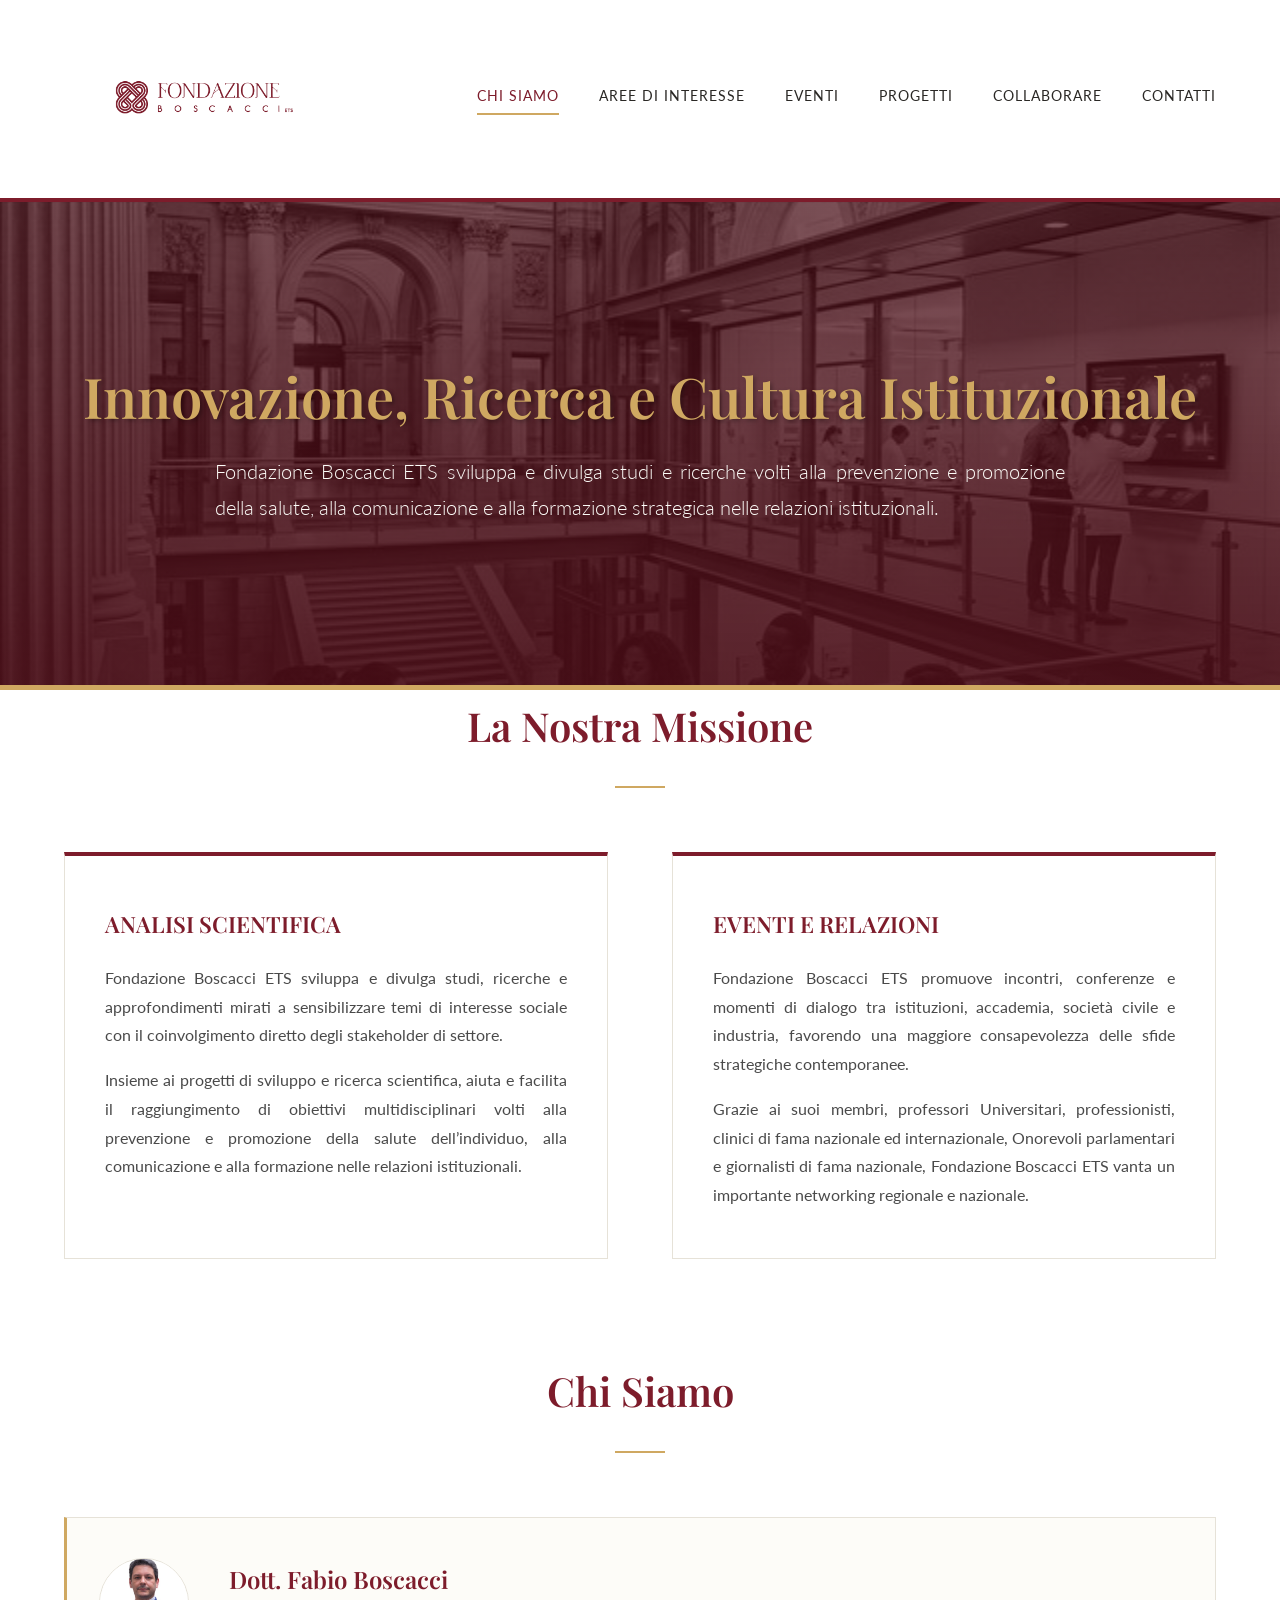
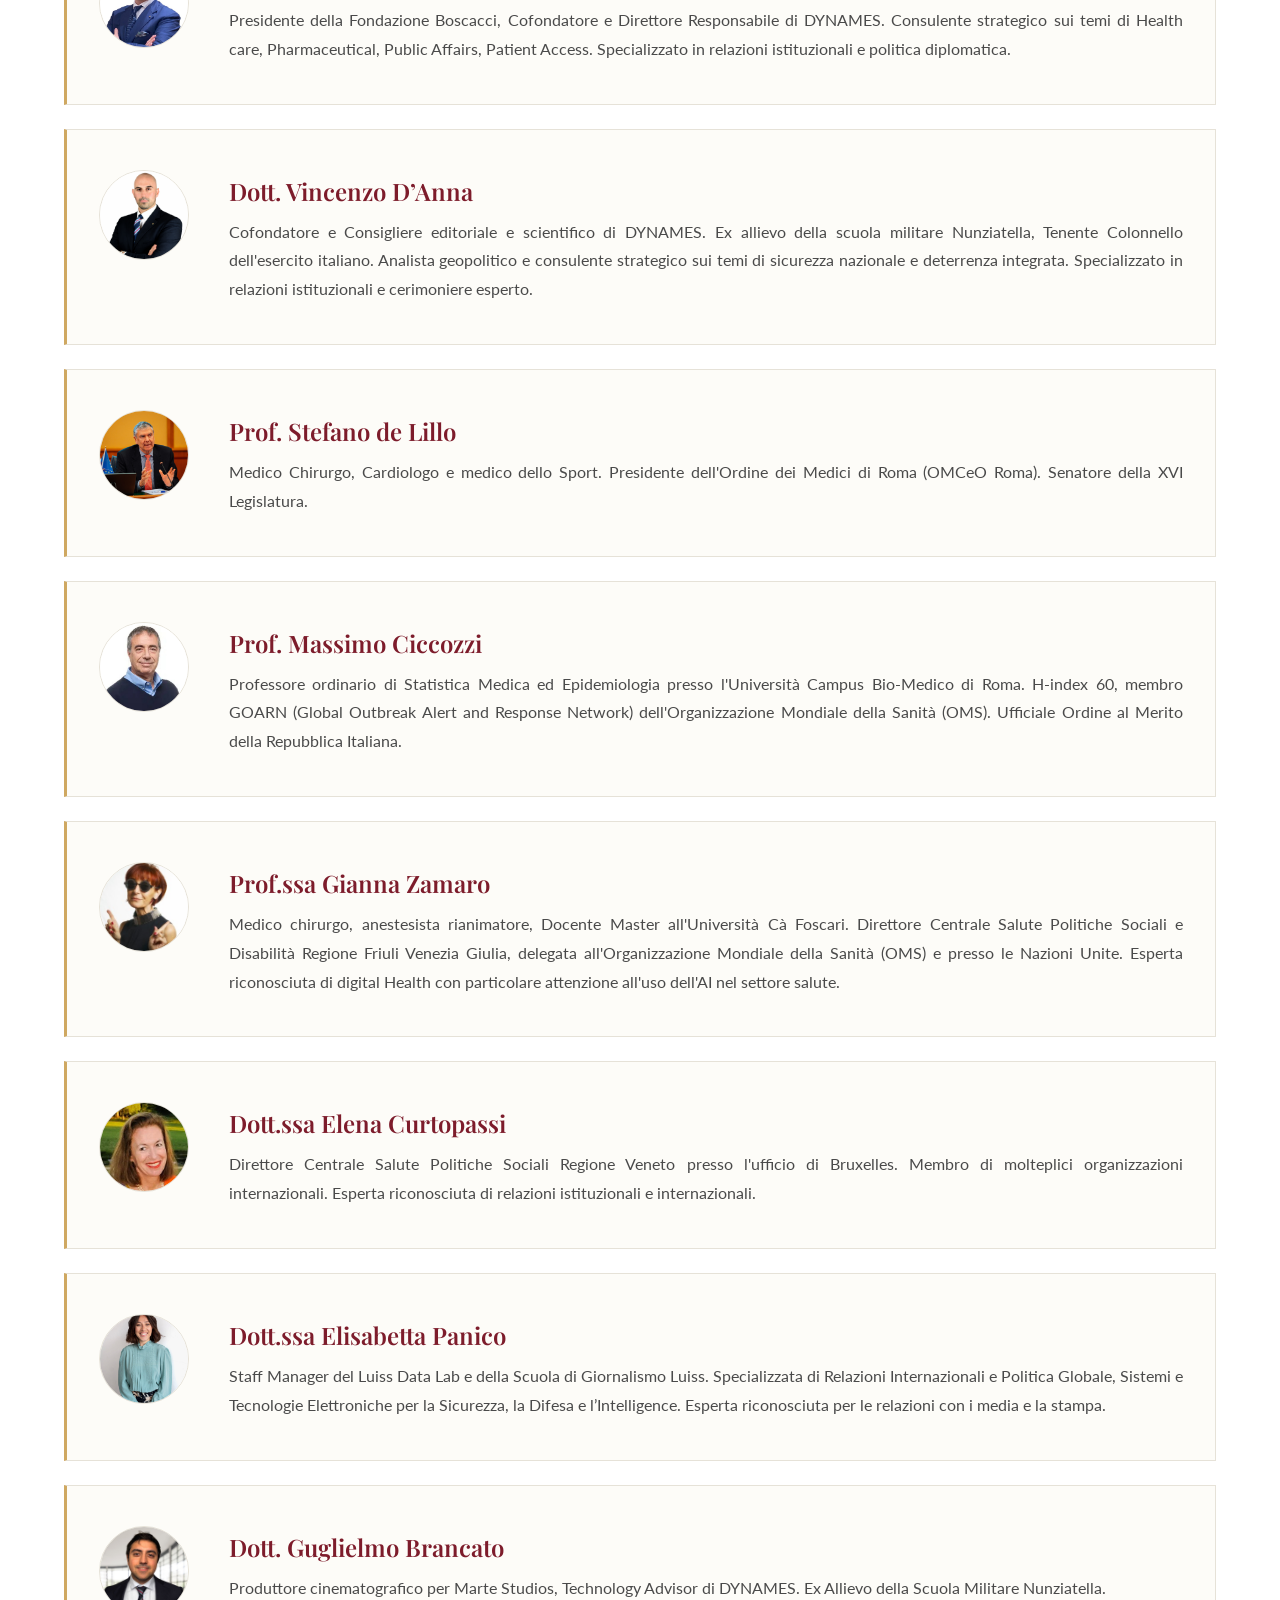
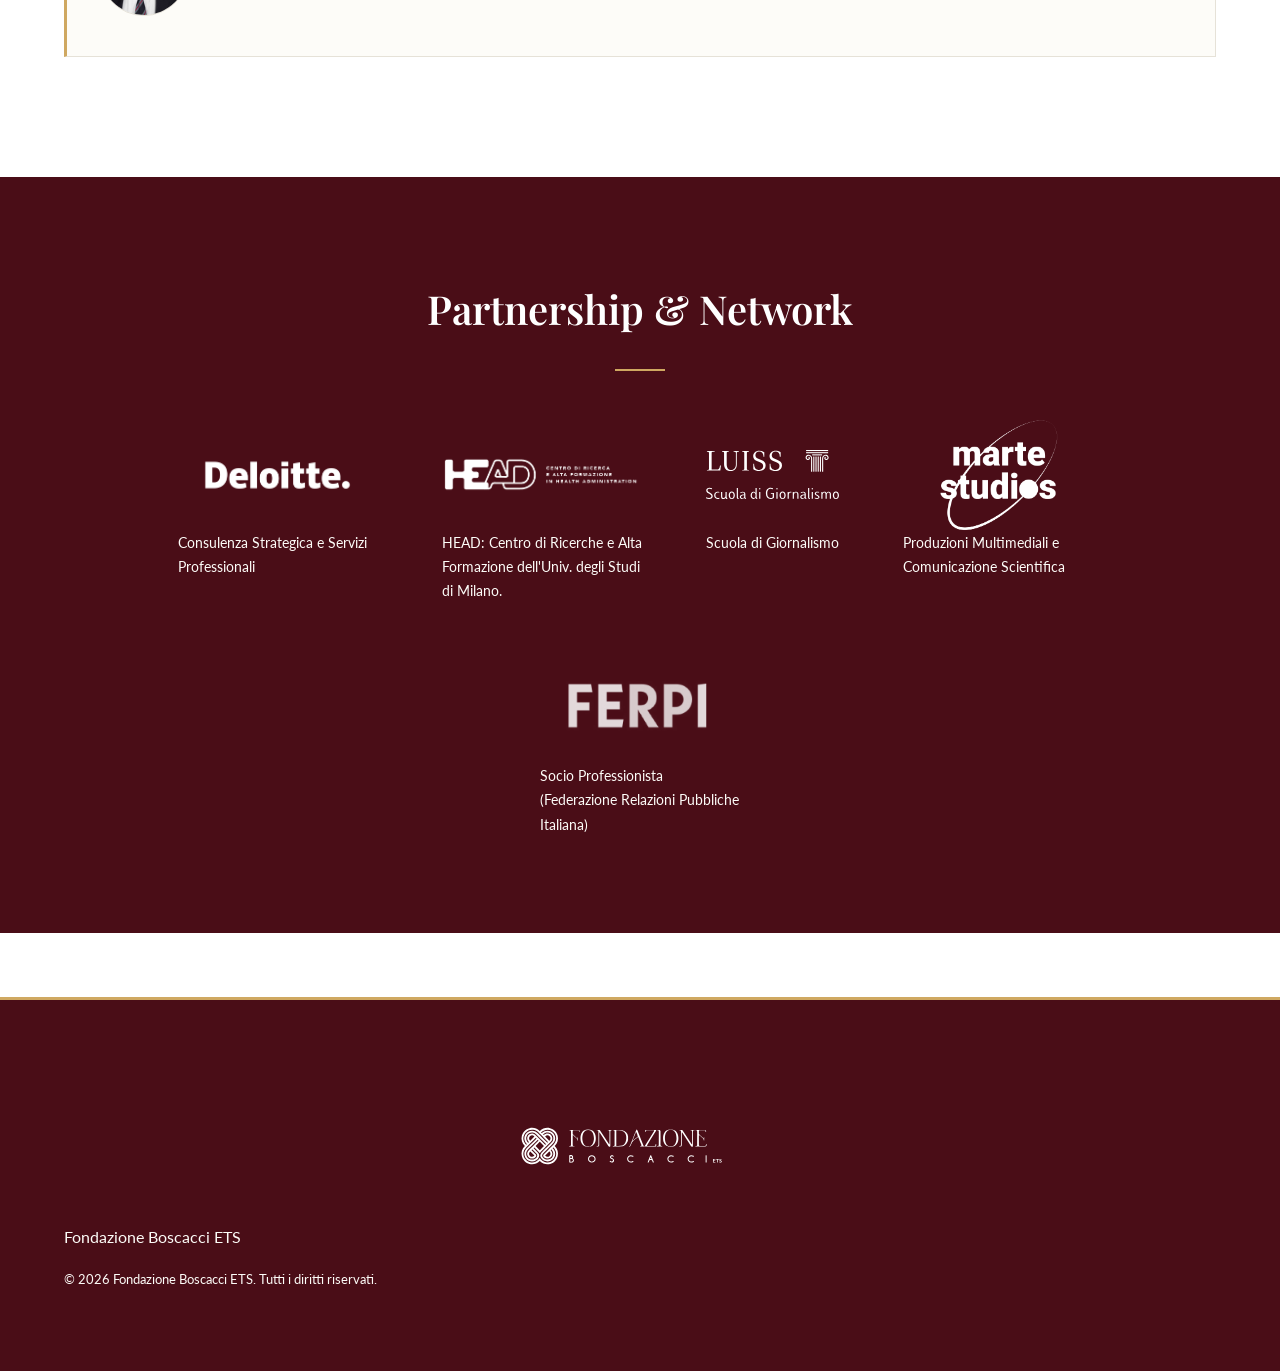
==== commit 805c2cd9: "Rimosso Emanuele Peconi da index e contatti" ====
--- a/index.html
+++ b/index.html
@@ -121,13 +121,7 @@
                 </div>
             </div>
 
-            <div class="author-box">
-                <div class="author-icon"><img src="assets/Emanuele Peconi.jpeg" alt="Emanuele Peconi"></div>
-                <div class="author-info">
-                    <h4>Dott. Emanuele Peconi</h4>
-                    <p>Specializzato in Public e Government Affairs. Analista esperto nel monitoraggio per il settore farmaceutico.</p>
-                </div>
-            </div>
+
 
             <div class="author-box">
                 <div class="author-icon"><img src="assets/brancato guglielmo.png" alt="Guglielmo Brancato"></div>
